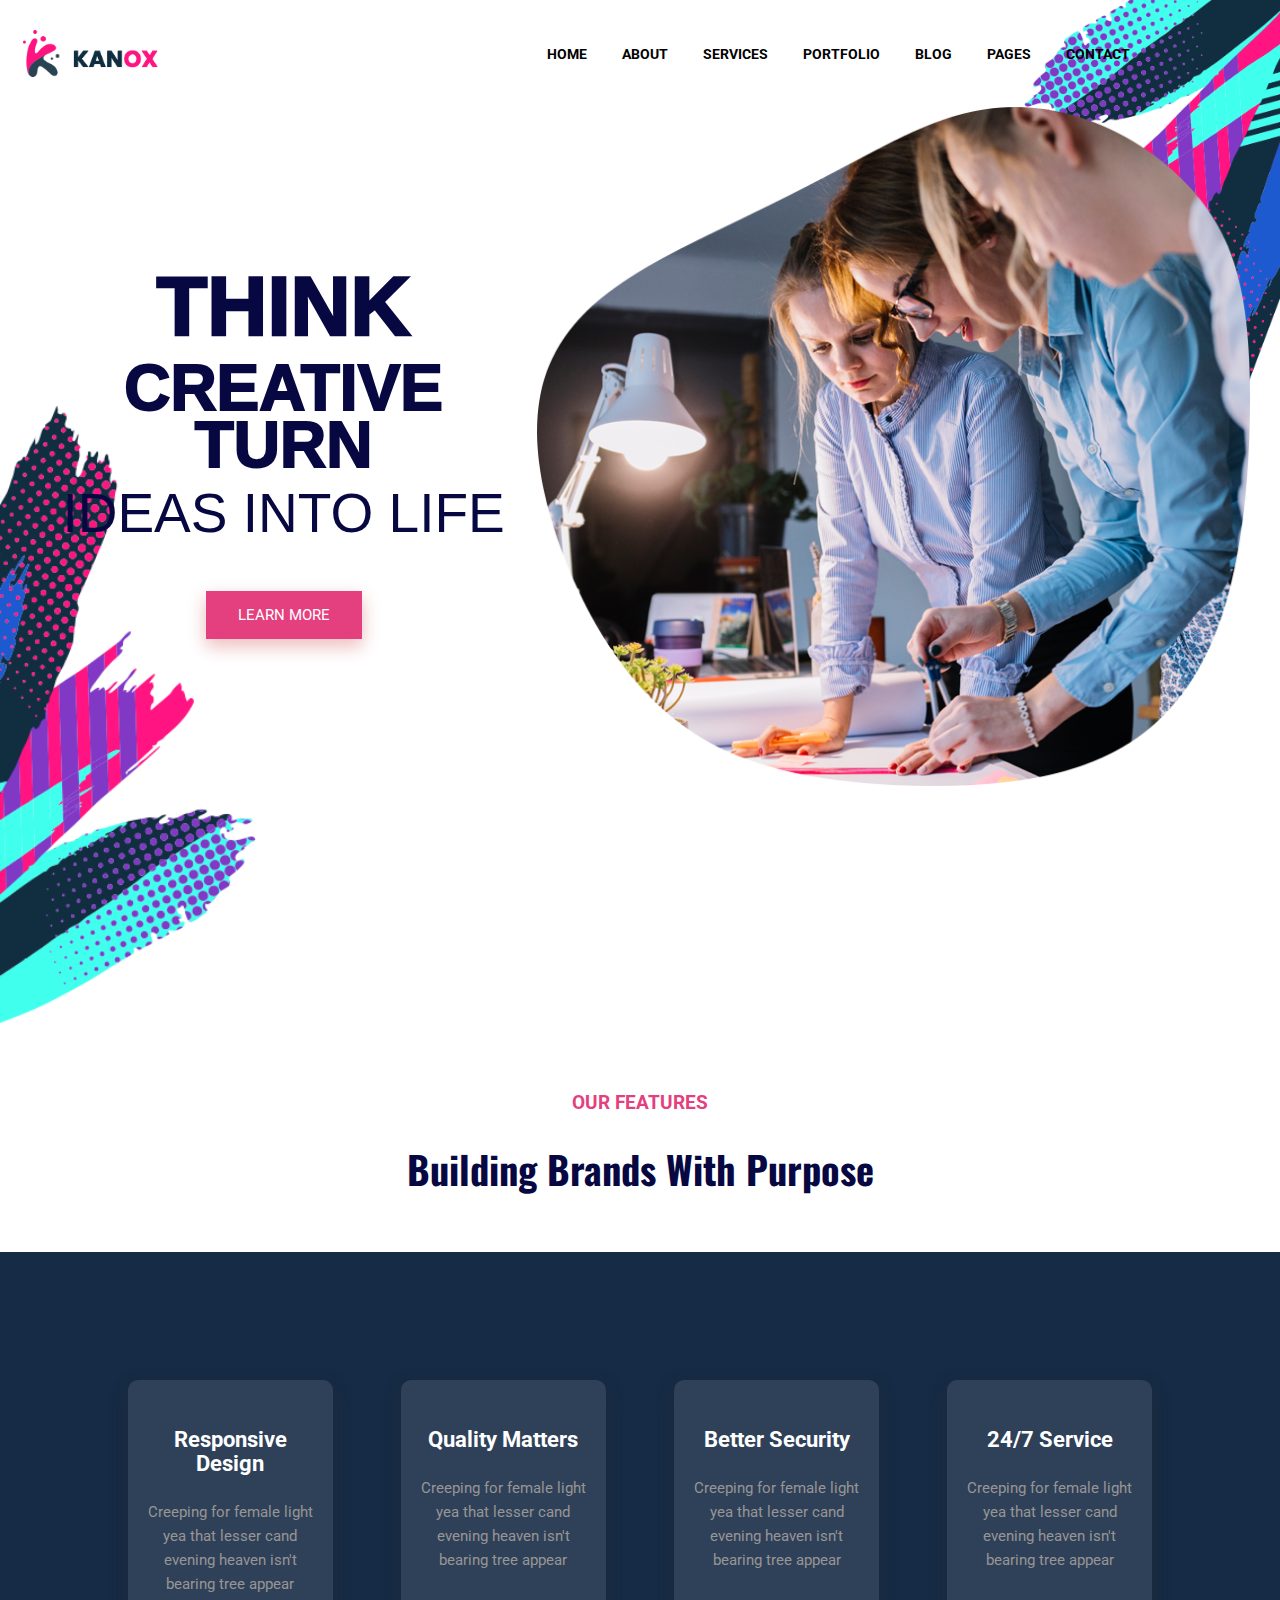
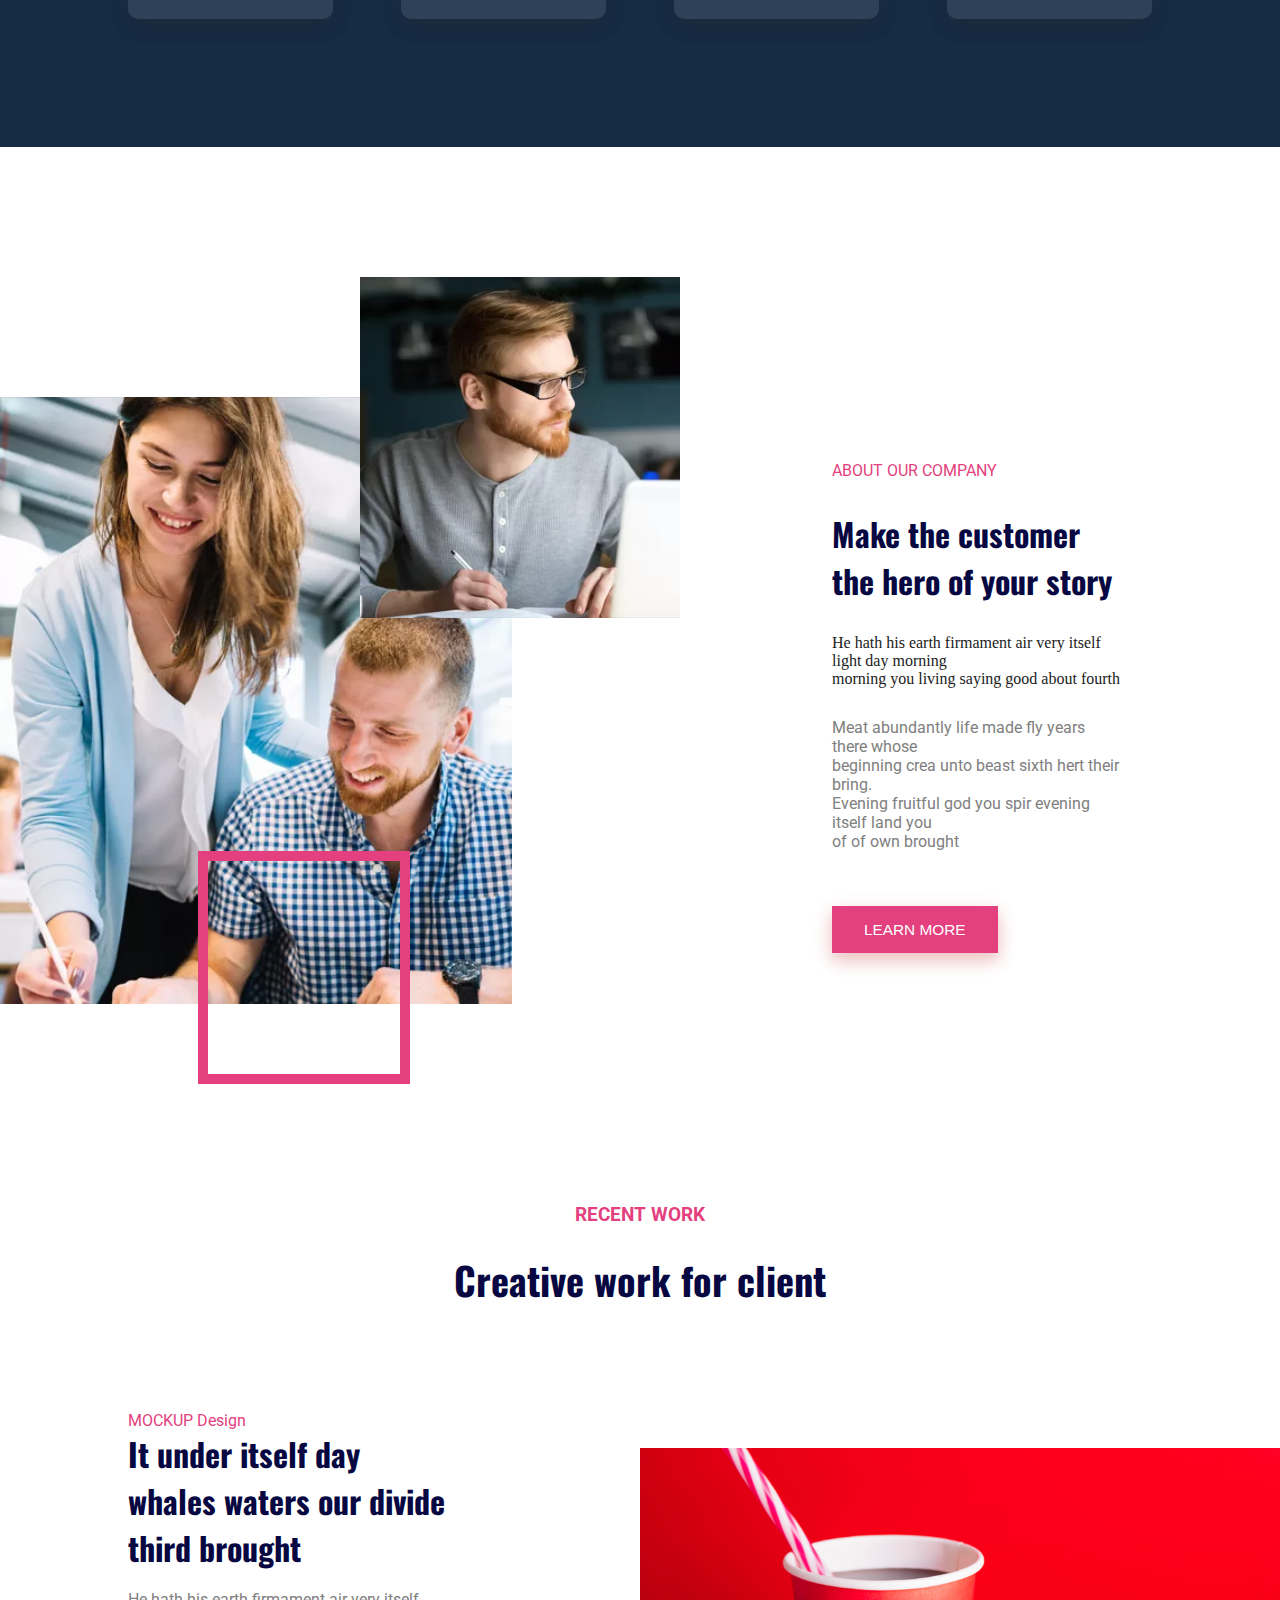
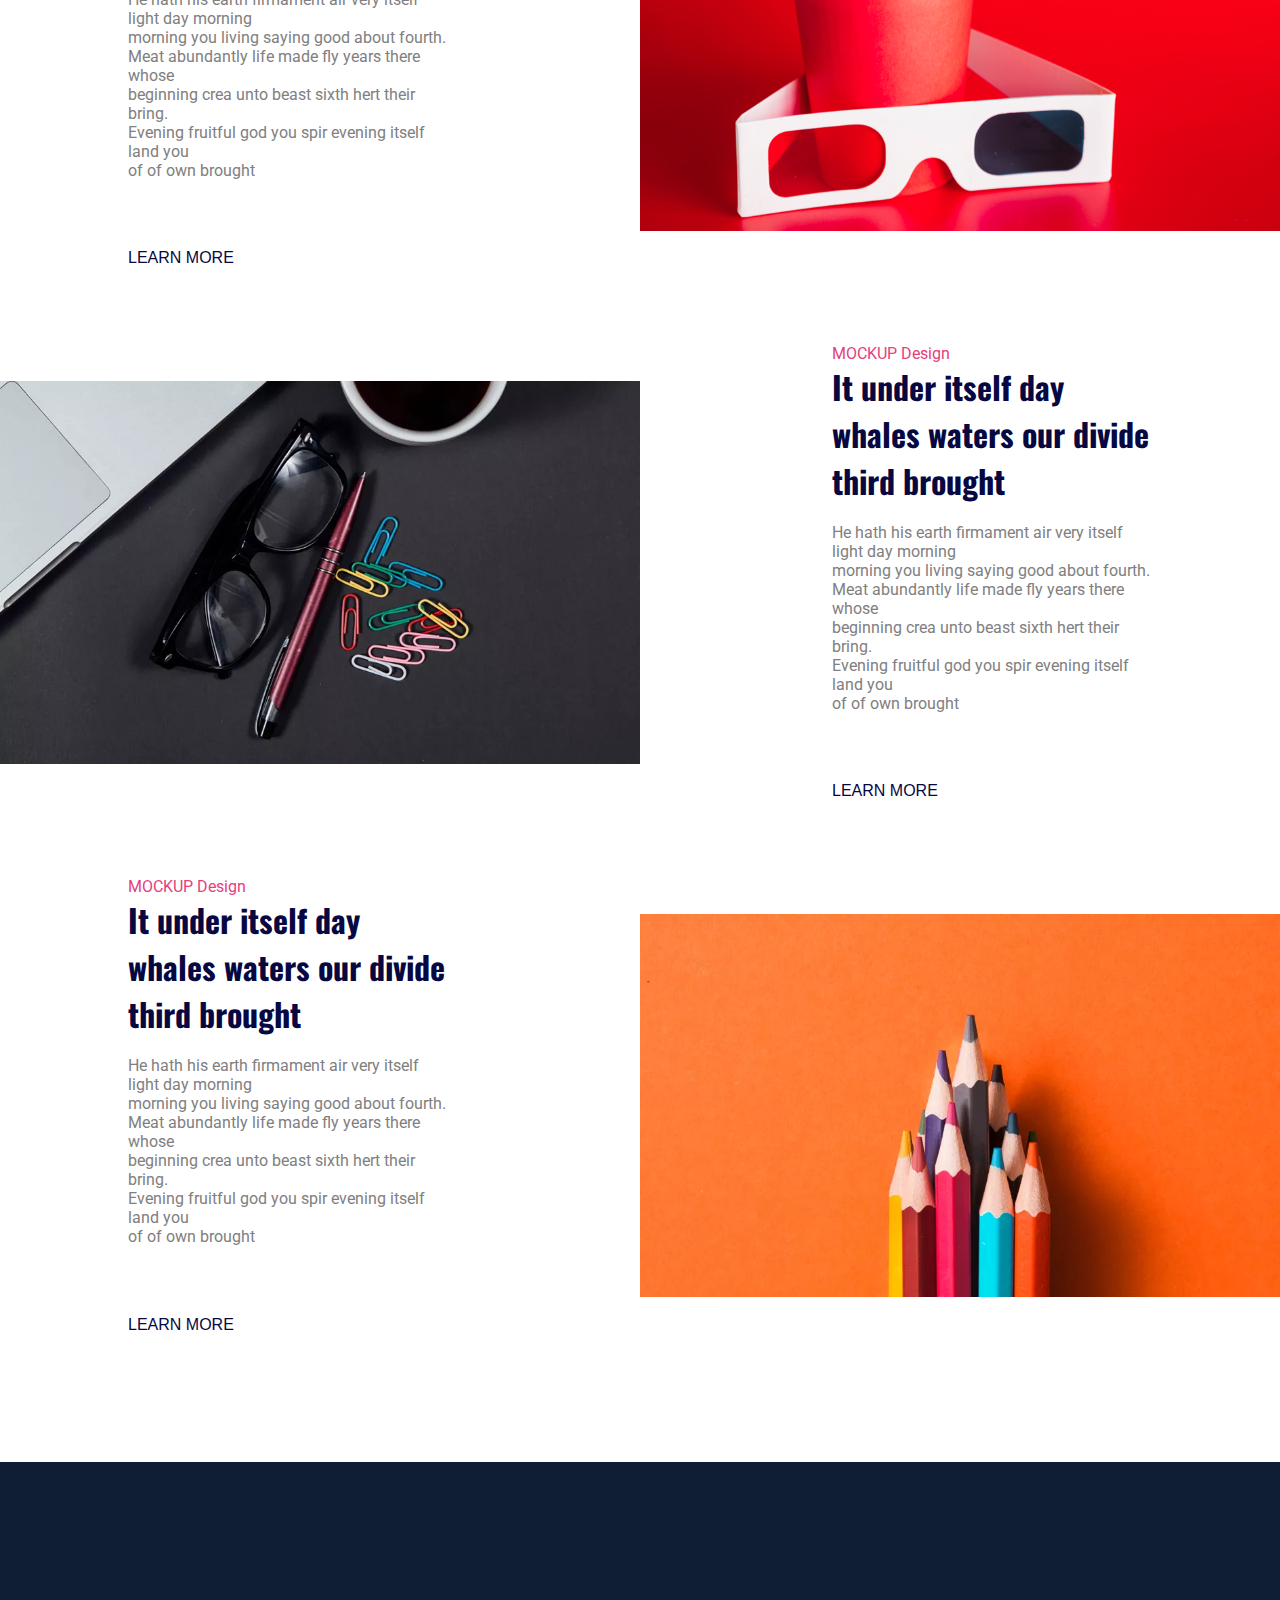
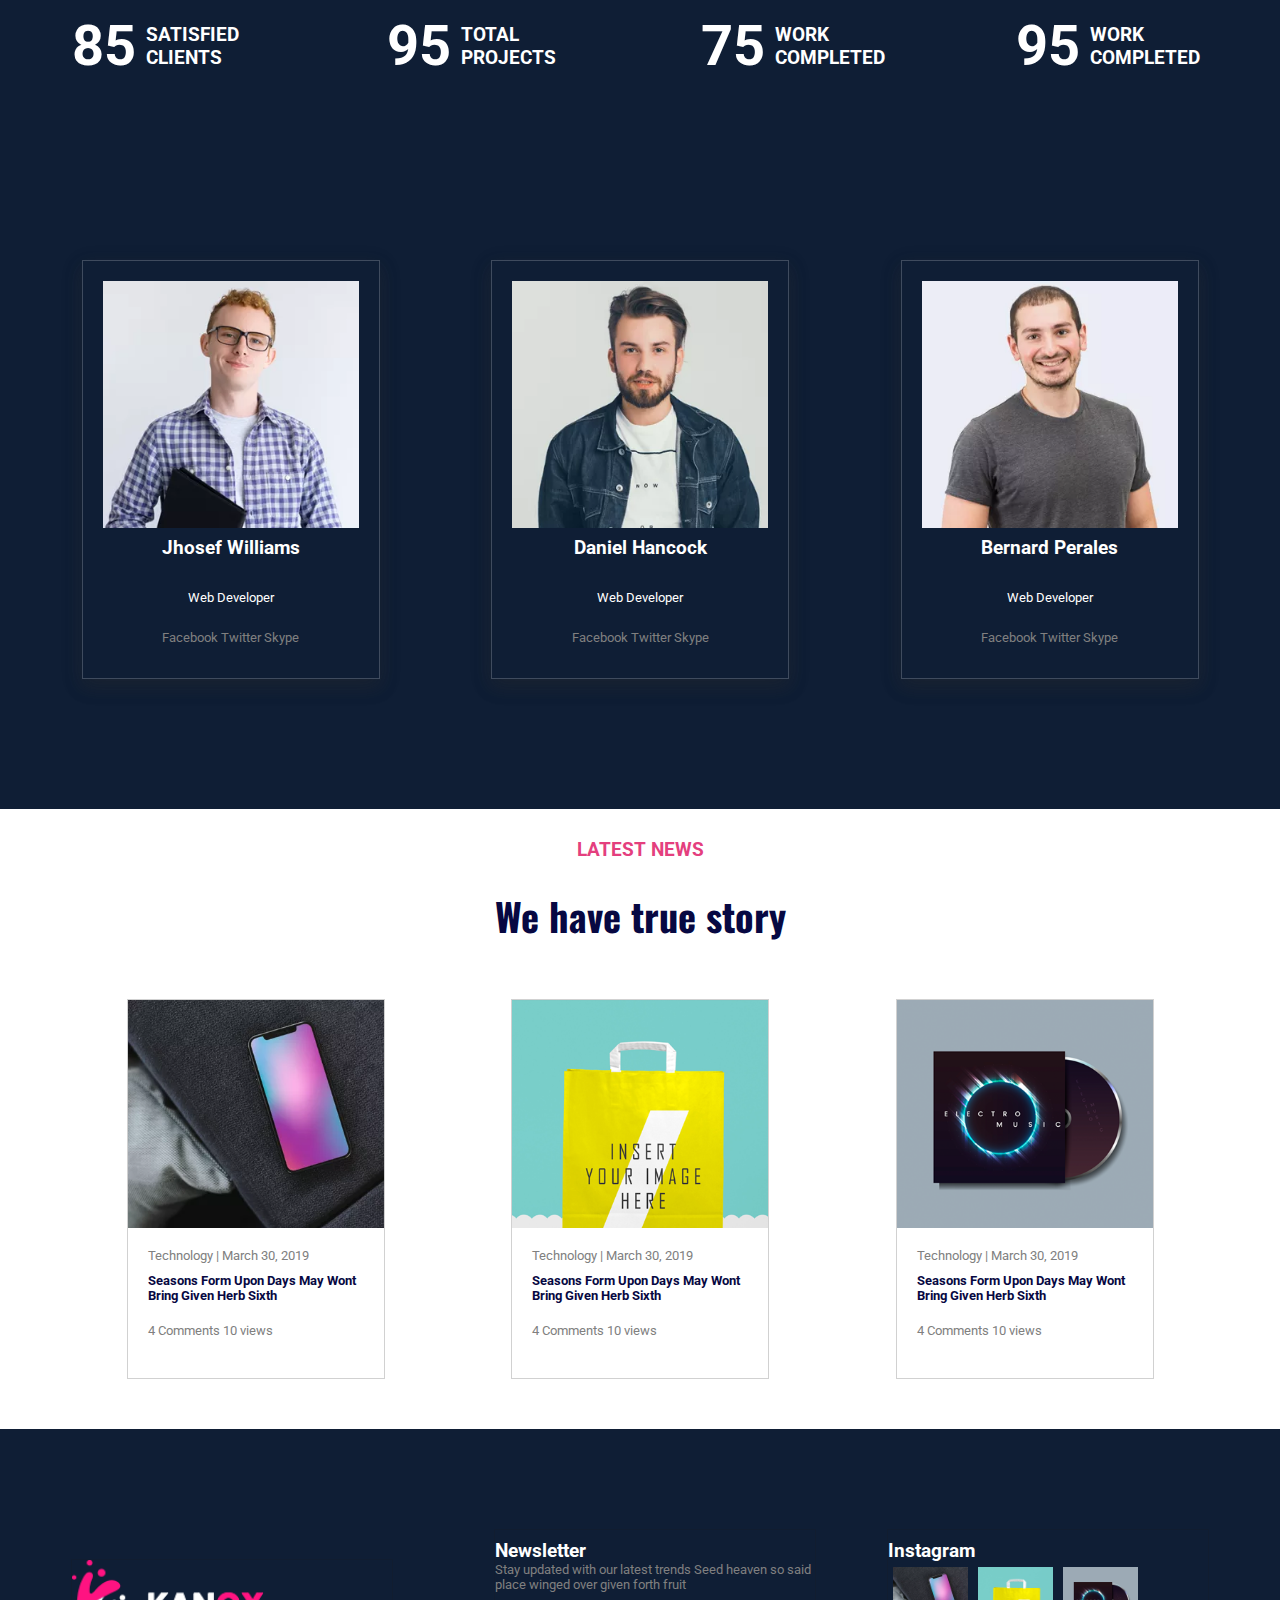
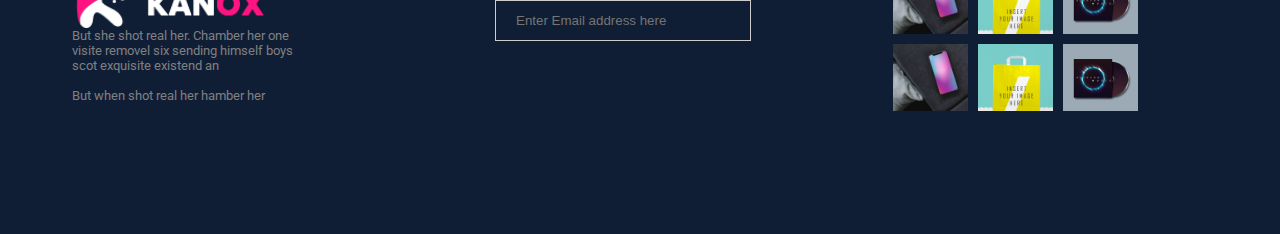
==== index.html @ 58c7b483 "Add files via upload" ====
<!DOCTYPE html lang="en">
<head>
<title>Test Project</title>
<link rel="preconnect" href="https://fonts.googleapis.com">
<link rel="preconnect" href="https://fonts.gstatic.com" crossorigin>
<link href="https://fonts.googleapis.com/css2?family=Roboto&display=swap" rel="stylesheet">
<link rel="preconnect" href="https://fonts.googleapis.com">
<link rel="preconnect" href="https://fonts.gstatic.com" crossorigin>
<link href="https://fonts.googleapis.com/css2?family=Oswald:wght@350&family=Roboto&display=swap" rel="stylesheet">
<link rel="stylesheet" href="myStyleSheet.css">
<meta name="viewport" content="width=device-width, initial-scale=1.0">
<meta charset="utf-8">
<link rel="stylesheet" href="https://pro.fontawesome.com/releases/v5.10.0/css/all.css" integrity="sha384-AYmEC3Yw5cVb3ZcuHtOA93w35dYTsvhLPVnYs9eStHfGJvOvKxVfELGroGkvsg+p" crossorigin="anonymous">

</head>
<body>
    <!-- Page-top start -->
<div class="banner">
    <!--Navbar-->
    <div class="navbar">
        <img src="logo-head.webp" class="logo-head">
        <ul class="menu-list">
            <li>HOME</li>
            <li>ABOUT</li>
            <li>SERVICES</li>
            <li>PORTFOLIO</li>
            <li>BLOG</li>
            <li>PAGES</li>
            <li>CONTACT</li>
    
        </ul>
        <div class="toggle">
 <i class="fas fa-bars"></i> 
</div>
    </div>
    <!--Navbar ends-->

    <!-- Centered heading and team image-->
    <div class="img-text">
<div> <div class="main-heading blue-sub-headings">
    <p style="font-size: 6.5vw ;font-weight: 1000;" class="main-heading-text"> THINK</p> <br> 
    <p style="font-size: 5vw ;font-weight: 950;"class="main-heading-text">CREATIVE TURN </p> <br> 
    <p style="font-size: 4.3vw ;" class="main-heading-text">IDEAS INTO LIFE</p>
    
 <div class="learn-more-margin">
    <a href="" class="button-learn-more"> LEARN MORE <i class="fas fa-angle-right"></i></a>
 </div>
 </div>
     </div>
<div class="on-media"><img src="xbanner_img.webp" class="banner-img"></div>

    </div>

<img src="overlay_2.webp" class="overlay-2"> 
<img src="overlay_1.webp" class="overlay-1"> 

</div>
<!--top-section ended-->

<div style="text-align: center;margin-top: 30px;margin-bottom: 30px;">
<h3 class="pink-fcolor">OUR FEATURES</h3>
<h1 class="blue-fcolor">Building Brands With Purpose</h1>
</div>

<!--4 cards section-->

<div class="cards">
<div class="card-child">
 <div>   <i class="fa fa-mobile" style="font-size: 40px;font-weight: 200;"></i> </div>
<div><h3>Responsive Design</h3></div> 
<div> <p class="light-grey-text">
    Creeping for female light yea that lesser 
    cand evening heaven isn't bearing tree appear
</p></div>
</div>

<div class="card-child">
    <div>  
         <i class="fa fa-shield" style="font-size: 40px;font-weight: 200;"></i> </div>
   <div><h3>Quality Matters</h3></div> 
   <div> <p class="light-grey-text">
       Creeping for female light yea that lesser 
       cand evening heaven isn't bearing tree appear
   </p></div>
   </div>

   <div class="card-child">
    <div>   <i class="fa fa-lock" style="font-size: 40px;font-weight: 200;"></i> </div>
   <div><h3>Better Security</h3></div> 
   <div> <p class="light-grey-text">
       Creeping for female light yea that lesser 
       cand evening heaven isn't bearing tree appear
   </p></div>
   </div>

   <div class="card-child">
    <div>   <i class="fa fa-clock" style="font-size: 40px;font-weight: 200;"></i> </div>
   <div><h3>24/7 Service</h3></div> 
   <div> <p class="light-grey-text" >
       Creeping for female light yea that lesser 
       cand evening heaven isn't bearing tree appear
   </p></div>
   </div>

</div>

<!--Cards section ended-->

<!--ABout container-->

<div class="about-container">
    <div class="images">
        <div class="box-text">
        <div class="box-class" style="font-size: 100px;"></div>
    <!--    <div class="text-overlap blue-text ">25 Years Working Experience</div> -->
    </div>
       <img src="img_1.webp" class="img-1" > <img src="img_2.webp" class="img-2">
       


    </div>
    <div class="about-text ">

      <h7 class="pink-fcolor text-margin">  ABOUT OUR COMPANY </h7>
      <h1 class="blue-sub-headings text-margin ">Make the customer the hero of your story</h5>

       <p class="blue-color text-margin"> He hath his earth firmament air very itself light day morning<br>
        morning you living saying good about fourth</p>

        <p class="grey-text text-margin">Meat abundantly life made fly years there whose<br>
        beginning crea unto beast sixth hert their bring.<br>
        Evening fruitful god you spir evening itself land you<br>
        of of own brought
        </p>
        <div style="margin-top: 70px;">
            <a href="" class="button-learn-more text-margin" style="font-family: Arial, Helvetica, sans-serif;"> LEARN MORE <i class="fas fa-angle-right"></i></a>
         </div>
</div>
</div>


<!--Recent work-->

<div class="recent-work-text">
    <h3 class="pink-fcolor">RECENT WORK</h3>
    <h1 class="blue-fcolor">Creative work for client</h1>
    </div>

<div class="recent-work">
   
    <div class="text-left text">

      <h7 class="pink-fcolor bold-mock">  MOCKUP Design </h7>
      <h1 class="blue-sub-headings">It under itself day whales waters our divide third brought</h5>

        <p class="grey-text"> He hath his earth firmament air very itself light day morning<br>
            morning you living saying good about fourth. Meat abundantly life made fly years there whose<br>
        beginning crea unto beast sixth hert their bring.<br>
        Evening fruitful god you spir evening itself land you<br>
        of of own brought
        </p>
        <div class="lesser-margin">
            <p class="blue-text" style="font-family: Arial, Helvetica, sans-serif;"> LEARN MORE <i class="fas fa-arrow-right"></i></p>
         </div>
</div>
<div class="image">
    <img src="demo_1.webp"> 
<!--cup and goggles image-->
</div>
</div>


<!--glasses pins and pen-->


<div class="recent-work">
   
    
<div class="image">
    <img src="demo_2.webp"> 
<!--cup and goggles image-->
</div>
    <div class="text-right text">

      <h7 class="pink-fcolor bold-mock">  MOCKUP Design </h7>
      <h1 class="blue-sub-headings">It under itself day whales waters our divide third brought</h5>

        <p class="grey-text"> He hath his earth firmament air very itself light day morning<br>
            morning you living saying good about fourth. Meat abundantly life made fly years there whose<br>
        beginning crea unto beast sixth hert their bring.<br>
        Evening fruitful god you spir evening itself land you<br>
        of of own brought
        </p>
        <div class="lesser-margin">
            <p class="blue-text" style="font-family: Arial, Helvetica, sans-serif;"> LEARN MORE <i class="fas fa-arrow-right"></i></p>
         </div>
</div>

</div>


<!--Pencils section-->


<div class="recent-work">
   

    <div class="text-left text">

      <h7 class="pink-fcolor bold-mock">  MOCKUP Design </h7>
      <h1 class="blue-sub-headings">It under itself day whales waters our divide third brought</h5>

        <p class="grey-text"> He hath his earth firmament air very itself light day morning<br>
            morning you living saying good about fourth. Meat abundantly life made fly years there whose<br>
        beginning crea unto beast sixth hert their bring.<br>
        Evening fruitful god you spir evening itself land you<br>
        of of own brought
        </p>
        <div class="lesser-margin">
            <p class="blue-text" style="font-family: Arial, Helvetica, sans-serif;"> LEARN MORE <i class="fas fa-arrow-right"></i></p>
         </div>
</div>

    
<div class="image">
    <img src="demo_3.webp"> 
<!--cup and goggles image-->
</div>

</div>


<!--                        Team section                          -->

<div class="team-section">
    
<div class="icons-section">
    <div class="for-query"><i class="fa fa-hard-hat"></i>
    <div  class="counts">
         <p>85</p>
        <p class="p-title">
        SATISFIED <bR>CLIENTS
        </p> 
    </div>
    </div>

    <div class="for-query"><i class="fa fa-shopping-bag"></i>
    
        <div  class="counts"> <p>95</p>
           <div> <p class="p-title">
                TOTAL <bR>PROJECTS
                </p> </div>
            </div></div>

    <div class="for-query"><i class="fa fa-tshirt"></i>
        <div  class="counts"> <p>75</p>
           <div> <p class="p-title">
                WORK <bR>COMPLETED
                </p>
            </div>
            </div></div>

    <div class="for-query"><i class="fa fa-mug-hot"></i>
        <div  class="counts"> <p>95</p>
           <div> <p class="p-title">
                WORK <bR>COMPLETED
                </p></div>
            </div></div>
</div>

<!--Cleint Review section-->

<div class="review-cards">
    <div class="review-card-child review-padding review-margin">
     <div class="bg-rectange">   <img src="team_1.webp" class="review-img"> </div>
    <div><h2>Jhosef Williams</h2></div> 
    <div> <p style="margin-top: 10px;">
        Web Developer
    </p></div>
    <p class="grey-text-team">Facebook <i class="fas fa-circle"></i> Twitter <i class="fas fa-circle"></i> Skype</p>
    </div>
    
    <div class="review-card-child review-padding review-margin">
        <div class="bg-rectange">  
             <img src="team_2.webp" class="review-img"></i> </div>
       <div><h2>Daniel Hancock</h2></div> 
       <div> <p style="margin-top: 10px;">
          Web Developer
       </p></div>
       <p class="grey-text-team">Facebook <i class="fas fa-circle"></i> Twitter <i class="fas fa-circle"></i> Skype</p>

       </div>
    
       <div class="review-card-child review-padding review-margin">
        <div class="bg-rectange">  <img src="team_3.webp" class="review-img"> </div>
       <div><h2>Bernard Perales</h2></div> 
       <div> <p style="margin-top: 10px;">
         Web Developer
       </p></div>
        <p class="grey-text-team">Facebook <i class="fas fa-circle"></i> Twitter <i class="fas fa-circle"></i> Skype</p>

       </div>
    
    </div>
    
    <!--Client Review Section ended-->

</div>



<div style="text-align: center;margin-top: 30px;margin-bottom: 30px;">
    <h3 class="pink-fcolor">LATEST NEWS</h3>
    <h1 class="blue-fcolor">We have true story</h1>
    </div>

    <!-- Stories section-->

<div class="story-cards">
    <div class="story-card-child story-margin blue-sub-headings">
     <div class="bg-rectange">   <img src="xblog_1.webp" class="story-img"> </div>
     <div class="story-padding"> <p class="grey-text">Technology | March 30, 2019</p>
    <div> <p style="margin-top: 10px; font-weight: bolder;">
        Seasons Form Upon Days May Wont Bring Given Herb Sixth
    </p></div>
    <div>
        <p class="grey-text views-padding"> <i class="fa fa-comment pink-fcolor" ></i> 4 Comments
    <i class="fa fa-eye pink-fcolor views-margin" ></i> 10 views</p></p>
</div>
    </div>
    </div>
    
    <div class="story-card-child story-margin blue-sub-headings">
        <div class="bg-rectange">  
             <img src="xblog_2.webp" class="story-img"> </div>
             <div class="story-padding">   <p class="grey-text">Technology | March 30, 2019</p>
             <div> <p style="margin-top: 10px; font-weight: bolder;">
                Seasons Form Upon Days May Wont Bring Given Herb Sixth
            </p></div>
            <div>
                <p class="grey-text views-padding"> <i class="fa fa-comment pink-fcolor"></i> 4 Comments
            <i class="fa fa-eye pink-fcolor views-margin" ></i> 10 views</p></p>
        </div>
            </div>
        
       </div>
    
       <div class="story-card-child story-margin blue-sub-headings">
        <div class="bg-rectange">  <img src="blog_3.webp" class="story-img"> </div>
      <div class="story-padding">  <p class="grey-text">Technology | March 30, 2019</p>
        <div> <p style="margin-top: 10px; font-weight: bolder;">
            Seasons Form Upon Days May Wont Bring Given Herb Sixth
        </p></div>
        <div>
            <p class="grey-text views-padding"> <i class="fa fa-comment pink-fcolor"></i> 4 Comments
        <i class="fa fa-eye pink-fcolor views-margin"></i> 10 views</p></p>
    </div>
    </div>
    
       </div>
    
    </div>
    
    <!-- Stories Section ended-->


    <!--Footer Section-->

    <div class="footer">
        <div class="footer-child footer-margin">
       <div >  <img src="footer_logo.webp" class="logo-footer"></div>
        <p class="grey-text"> But she shot real her. Chamber her one<br> visite removel six sending himself
            boys<br> scot exquisite existend an<br><br>But when shot real her hamber her
            
        </p>
        </div>

        <div class="footer-child">
        
      
            <h2 class="footer-padding">Newsletter</h2>
            <p class="grey-text last-para">Stay updated with our latest trends Seed heaven so said 
                place winged over given forth fruit
            </p>

            <input type="text" class="input-box footer-margin" placeholder="Enter Email address here">
            <div class="footer-padding">
            <i class="fab fa-facebook-f footer-icons"></i>
            <i class="fab fa-twitter footer-icons"></i>
            <i class="fab fa-skype footer-icons"></i>
            <i class="fab fa-instagram footer-icons"></i> 
      
        </div>
        </div>
       
        
        <div class="footer-child">
        
           
                <h2 class="footer-padding">Instagram</h2>
                <div class="footer-images">
                    <div class="image-table">
                    <img src="xblog_1.webp" class="f-image">
                    <img src="xblog_2.webp" class="f-image">
                    <img src="blog_3.webp" class="f-image">
                  
                </div>
                <div class="image-table">
                <img src="xblog_1.webp" class="f-image">
                <img src="xblog_2.webp" class="f-image">
                <img src="blog_3.webp" class="f-image">
                </div>
          
            </div>
            </div>
           
    
       
        </div>
    


</body>
</html>
---- myStyleSheet.css ----
*{
    margin: 0;
    padding: 0;
 /*  font-family: 'Roboto', sans-serif; */
}
.navbar{
    display: flex;
    align-items: center;
    justify-content: space-between;
    padding: 30px 150px 0px 0px;
}
.light-grey-text{
    color: rgb(151, 149, 149);
    
   font-family: 'Roboto', sans-serif;
}
.grey-text{

    color: grey;
    font-family: -apple-system, BlinkMacSystemFont, 'Segoe UI', Roboto, Oxygen, Ubuntu, Cantarell, 'Open Sans', 'Helvetica Neue', sans-serif;
}

.grey-text-team{
    color: grey;
    
   font-family: 'Roboto', sans-serif;
}
.pink-fcolor{

    color: #e43f7e;
    font-family: 'Roboto', sans-serif;
}

.bold-mock{
    color: #e43f7e;
   
    font-family: 'Roboto', sans-serif;
}



.main-heading-text{
    color: rgb(7, 8, 66);
    font-family:'Gill Sans', 'Gill Sans MT', Calibri, 'Trebuchet MS', sans-serif

}

.blue-sub-headings{

    color: rgb(7, 8, 66);
    font-family: 'Oswald', sans-serif;
}
.blue-text{
    font-family: 'Oswald', sans-serif;
    color: rgb(7, 8, 66);
}

.blue-fcolor{
    color: rgb(7, 8, 66);
    font-size: 3vw;
    padding: 2%;
    font-family: 'Oswald', sans-serif;
}
.lesser-margin{
    margin-top: 50px;
}

.banner{
    padding: 0;
    margin: 0;
    width: 100%;
  /*  background-color: rgb(238, 238, 238); */
    z-index: -1;
}

.menu-list{
    display: flex;
    flex-direction: row;
    list-style: none;
    font-size: 20px;
    font-weight: bold;
} 
li{
    margin-left: 35px;
    font-size: 1.1vw;
   
    font-family: 'Roboto', sans-serif;
}

.banner-img{
  
    width: 100%;
   
}

.overlay-1{
    position: relative;
    width: 20%;
    margin-top: -32%;
    z-index: -1;
}

.overlay-2{

    position: absolute;
    right: 0;
    z-index: -1;
    top: 0;
    width: 20%;
}

.img-text{

    display: flex;
    align-items: center;
    justify-content:center;
    padding: 30px;

}
.main-heading{

    text-align: center;
    line-height: .9;
    margin-left:auto;
    margin-right: auto;
    border: 0;
    width: 90%;
}

.logo-head{
    width: 12%;
    padding-left: 2%;
   /* margin-left: 80px; */
} 

.button-learn-more{
    background-color: #e43f7e;
    border: none;
    color: white;
    height: 120px;
    padding: 15px 32px;
    text-align: center;
    text-decoration: none;
   
    font-family: 'Roboto', sans-serif;
     font-size: 1.2vw;
    margin: 4px 2px;
    cursor: pointer;
    box-shadow: 0 8px 16px 0 rgba(212, 72, 72, 0.2), 0 6px 20px 0 rgba(202, 72, 72, 0.19);
    
}

.learn-more-margin{
    margin-top: 70px;
}
.cards{

    display: flex;
    background-color: #162b45 ;
    color: rgb(255, 255, 255);
    padding: 10%;
    justify-content: space-between;
}

.card-child{

    display: flex;
    background-color: #2e4158 ;
    text-align: center;
    flex-direction: column;
    flex-basis: 20%;
    padding:1% 0% 1% 0% ;
    font-size: 1vw;
    font-family: 'Roboto', sans-serif;
    border-radius: 10px;
    box-shadow: 0 8px 16px 0 rgba(34, 34, 34, 0.24), 0 6px 20px 0 rgba(66, 66, 66, 0.19);
}
.card-child>div{

    padding:2% 8%;
    margin: 4% 0% 4% 0%;
    line-height: 1.5rem;
    font-size: 15px;
}

.card-child>div>h3{

    font-size: 22px;
}

.toggle{
    color: hotpink;
    display: none;
   
}
.about-container{

    display: flex;
    /*background-color: rgb(231, 231, 231); */
    color: rgb(27, 27, 27);
    padding: 250px 0 0 0;
    justify-content: space-between;
    flex-direction: row;
    align-items:center;
    flex-basis: 100%;
  
}

.images{
    position: relative;
    flex-basis: 50%;
}


.about-container .img-1{

    z-index: 1;

    left: 0;
    max-width: 100%;
  
    width: 80%;
    

    
}
.about-container .img-2{

    right: -40px;
    width: 50%;
    top: -120px;
    position: absolute;
    max-width: 100%;
}
box-class{

    right: 230px;
    width: 30%;
    height: 35%;
    bottom:-80px;
    position: absolute;
    max-width: 100%;
    border: 10px solid #e43f7e;
}

.box-text{
    position: absolute;
    right: 230px;
    width: 30%;
    height: 35%;
    bottom:-80px;
    max-width: 100%;
    border: 10px solid #e43f7e;
}

text-overlap{

font-size: 4rem;
font-weight: bold;
right: 1px;
    width: 70%;
    bottom:10px;
    position: absolute;
    max-width: 100%;
    

}
.about-text{
    flex-basis: 25%;
    margin-right: 10%;
}

.text-margin{
    margin:30px 30px 30px 0px;
}

.text>p{
    padding: 6% 0 6% 0; 
    
}
.recent-work-text{
    text-align: center;
    margin-top: 200px;
    margin-bottom: 30px;
}

.recent-work{
    display: flex;
    color: rgb(27, 27, 27);
    justify-content: space-between;
    align-items:center;
    flex-direction: row;
    margin:6% 0 2% 0;
  
    
}
.recent-work>.text-left{

    padding-left: 10%;
    flex-basis: 25%;
    padding-right: 10%;
}
.image{
    flex-basis: 50%;
    width: 100%;
    height: 100%;
}
.image img{
    width: 100%;
    height: 100%;
}
/*
.recent-work>.recent-work-image{
    flex-basis: 50%;

}*/

.recent-work>.image2{
    background-image: url("demo_2.webp");
    flex-basis: 50%;
    height: 550px;
    background-position: center;
    background-repeat: no-repeat;
}

.recent-work>.text-right{

    padding-right: 10%;
    flex-basis: 25%;
}

.recent-work>.image3{
    background-image: url("demo_3.webp");
    flex-basis: 50%;
    height: 550px;
    background-position: center;
    background-repeat: no-repeat;
}

.team-section{

    width: auto;
    background-color: rgb(15, 30, 53) ;
    color: rgb(255, 255, 255);
   /* padding: 10%;*/
    margin-top: 10%;
    padding: 100px 0;
    
}

.icons-section{
    display: flex;
    flex-wrap: wrap;
    align-items: center;
    justify-content: space-evenly;
    padding-bottom: 100px;
}

.icons-section .div{
    flex-basis: 20%;
    background-color: blanchedalmond;
    align-items: center;
    justify-content: space-between;
    flex-wrap: wrap;
}

.fa{
    font-size: 58px;
}

.fa-hard-hat{
    color: yellow;
}
.fa-shopping-bag{
    color: rgb(231, 126, 78);
}

.fa-tshirt{
    color: rgb(11, 224, 224);
}
.fa-mug-hot{
    color: yellowgreen;
}
.counts{
    font-size:3.5rem;
 
    font-family: 'Roboto', sans-serif;
    font-weight: bold;
   display: flex;
   align-items: center;

}
.counts .p-title{
    font-size: 1.2rem;
    margin-left: 10px;
    justify-content: baseline;
}
.review-cards{
 
    display: flex;
    background-color: rgb(15, 30, 53) ;
    color: rgb(255, 255, 255);
    /*padding: 10%; */
    justify-content: space-evenly;
}
.review-card-child{
    display: flex;    background-color: rgb(15, 30, 53) ;
    text-align: center;
    flex-direction: column;
    flex-basis: 20%;
    border: 1px solid rgba(255, 255, 255, 0.205);
    font-family: 'Roboto', sans-serif;
    font-size: 1vw;
    box-shadow: 0 8px 16px 0 rgba(34, 34, 34, 0.24), 0 6px 20px 0 rgba(66, 66, 66, 0.19);
}
.review-padding{

    padding:20px 20px 20px 20px;
    line-height: 40px;
}

.review-margin{
    margin: 30px;;
}

.review-img{
    width: 100%;
}


.story-cards{
 
    display: flex;
    color: rgb(255, 255, 255);
    /*padding: 10%; */
    justify-content: space-evenly;
}
.story-card-child{
    display: flex;
    text-align: left;
    flex-direction: column;
    flex-basis: 20%;
    border: 1px solid rgba(27, 27, 27, 0.205);
    font-size: 1vw;
    font-family: 'Roboto', sans-serif;
}
.story-padding{
padding:20px;
   
}
.views-padding{
    padding-top: 20px;
    padding-bottom: 20px;
}
.views-margin{
    margin-left: 20px;
}
.fa-comment{
    font-size: 100%;
}


.fa-eye{
    font-size: 100%;
}

.story-img{
    width: 100%;
}


.footer{
 
    display: flex;
    color: rgb(255, 255, 255);
    background-color: rgb(15, 30, 53) ;
    justify-content: space-evenly;
    margin-top: 50px;
    padding: 100px 0;

}
.footer-child{
    display: flex;
    text-align: left;
    flex-direction: column;
    flex-basis: 25%;
    border: 1px solid rgba(27, 27, 27, 0.205);
    font-size: 1vw;
    font-family: 'Roboto', sans-serif;
}
.footer-padding{
    padding-top: 3%;
}
.views-padding{
    padding-top: 20px;
    padding-bottom: 20px;
}
.views-margin{
    margin-left: 20px;
}

.footer-margin{
    margin: 30px;
    margin-left: 0;
}

.story-img{
    width: 100%;
}


.logo-footer{
    width: 60%;
   /* margin-left: 80px; */
} 
.footer-icons{
    color: white;
    font-size:20px;
    padding-right: 20px;
    padding-top: 0px;
}

.input-box{

    width: 80%;
  padding: 12px 20px;
  margin: 8px 0;
  display: inline-block;
  border: 1px solid #ccc;
  opacity: 100;
  background-color: rgb(15, 30, 53) ;
  box-sizing: border-box;
}
.footer-images{
    display: flex;
    flex-direction: column;



}
.image-table{
    
    display: flex;
   
}
.f-image{
    width: 75px;
    margin: 5px;
}
.fa-circle{
    font-size: 10px;

    margin: 0px 10px 0px 10px;
}
.fa, .fas{
    display: none;
}
 
.for-query{
    flex-basis: 15%;
    padding: 4%;
    
}

@media screen and (max-width: 1200px) {   /* mobile breakpoint */
.overlay-2{
  display: none;
    }
}

@media screen and (max-width: 995px) {   /* mobile breakpoint */
    .banner{
        background-color: rgb(238, 236, 207);
    }
    .overlay-1{
      display: none;
        }
    .menu-list{
        display: none;
    }
    
    .banner-img{
       margin-left: 40px;
    }
    .learn-more-margin{
        margin-top: 15%;
    }
    .img-text{
        padding: 100px;
    }
    .main-heading{

        text-align: center;
        line-height: .9;
    
        margin-right: 70px;
        border: 0;
    }
.toggle{
    display: block;
    color: #ff1481;
    position: absolute;
    right: 20;
    font-size: 25px;

   
    
    }



@media screen and (max-width: 1480px) {   /* mobile breakpoint */
    .logo-head{
  width: 130px;
    }
    
}

@media screen and (max-width: 1200px) {
    .card-child>div{

        padding:0.5% 8%;
        margin: 2%;
        line-height: 1.5rem;
        font-size: 15px;
    }
    
    .for-query{
        flex-basis: 30%;
        flex-wrap: wrap;
    }
}

@media screen and (max-width:1535px) {

.card-child{

    flex-basis: 22%; 
}
    
}


@media screen and (max-width:1380px) {

    .card-child{
    
        flex-basis: 23%; 
        justify-content:space-evenly;
        flex-direction: column;
        margin: 0px 20px 0px 20px
    }
    .cards{
        padding: 10% 5% 10% 5%;
    }

}

@media screen and (max-width:1253px) {
    .cards{
        padding: 8% 0% 8% 0%;
    }
    
}

@media screen and (max-width:825px) {
    .recent-work{
        flex-direction: column;
        padding: 0px;
    }

    .image1{
    width: 1000px;
}
    .text-left{
        text-align: left;
        margin-right: 0;
        margin-top: 10px;
    }
    .recent-work>.text-left{
        padding-left: 0;
    }
    .bold-mock{
        font-weight: bold;
    }

    .recent-work>.text-right{

        
        flex-basis: 25%;
        margin-top: 10px;
    }
    .review-cards{
    
        display: flex;
        flex-direction:column ;
        flex-basis: 20%;
    }
    .review-card-child{
        background-color: rgb(15, 30, 53) ;
        text-align: center;
        flex-basis: 20%;
        border: 1px solid rgba(255, 255, 255, 0.205);
        font-size: 14px;
       font-family: 'Roboto', sans-serif;
        box-shadow: 0 8px 16px 0 rgba(34, 34, 34, 0.24), 0 6px 20px 0 rgba(66, 66, 66, 0.19);
    }

.story-cards{
 
    display: flex;
    color: rgb(255, 255, 255);
    flex-direction: column;
    align-content: center;
}
.story-card-child{
    display: flex;
    text-align: left;
    flex-basis: 20%;
    margin: 5%;
    font-size: 14px;
}

.footer{
 
    display: flex;
    flex-direction: column;
   align-content: center;
   justify-content: center;
}
.footer-child{
    display: flex;
    text-align: left;
    font-size: 12px;
    align-items: center;
    flex-direction: column;
    justify-content: center;
    margin-top: 10px;
}
.input-box{
    width: 250px;
   
}
.last-para{
    margin: 0% 10% 0% 10%;
    width: 250px;
}
}

@media screen and (max-width: 990px) {
    
    .cards{
        flex-direction: column;
        flex-basis: 50%;
    }
    .card-child{
        margin: 5;
    }
    .card-child>div{
        margin: 1%;
    }
    .about-container{
        padding-top: 150px;
        
    }
    .about-text{
        margin-right: 100px;
        flex-basis: 50%;
    }
    .img-2{
        display: none;
    }
    .box-text{
    display: none;
}
    .recent-work-text{
        margin-top: 90px;
    }
    .lesser-margin{
        margin-top: 20px;
    }
    .grey-text-team{
        font-size: 10px;
    }
}

@media screen and (max-width:825px) {

    .about-container{
        flex-direction: column;
     
    }
    .about-text{
        margin-top: 25px;
        margin-right: 0px;
        text-align: left;
    }
    .images{
        width: 100%;
    }
    .img-1{
        width: 1000px !important ;
    
    }
    .box-text{
        margin-right: 320px;
    }
}


@media screen and (max-width:720px){
    .about-text{
        margin-left: 20px;
    }
    
}
@media screen and (max-width: 770px) {   /* mobile breakpoint */
    .img-text{
  flex-direction: column-reverse;

    }
    .banner-img{

        margin-left: 0px;
    }
    .main-heading{

        text-align: center;
        line-height: .9;
        margin:30px 0px 0px 0px;
        border: 0;
        width: 100%;
    }
    .on-media{
        width: 100%;
       
    }
    .img-text{
        padding-top: 70px;
    }
    .button-learn-more{
        font-size: 9.25px;

    }
    h1.blue-fcolor{
        font-size: 23px;
    }

}

@media screen and (max-width:1145px) {
    .recent-work>.text-left{
        flex-basis: 35%;
      /*  padding-left: 5%; */    }
    .recent-work>.text-right{
        flex-basis: 35%;
       /* padding-left: 5%; */
    }

}

@media screen and (max-width: 395px) {
    .button-learn-more{
        width: 133px;
        height: 40px;
    }
    
}
@media screen and (max-width: 490px) {
    .on-media{
        display: flex;
        align-content: center;
        justify-content: center;
    }
    .img-text{
        padding-top: 30px;
        
    }
    .banner-img{
        width: 290px;
    }
    .logo-head{
        margin-left: 15px;
    }
    h1.blue-fcolor{
        font-size: 20px;
    }

}

@media only screen and (max-width: 900px) {
 
    .text-left{
        margin-left: 10px;
        margin-right: 10px;
    }
    .text-right{
        margin-left: 10px;
        margin-right: 10px;
    }
    
}
@media screen and (max-width:338px) {
    .button-learn-more{
        padding: 10px 20px;

    }
    .main-heading-text{
        font-size: 10%;
    }
}}
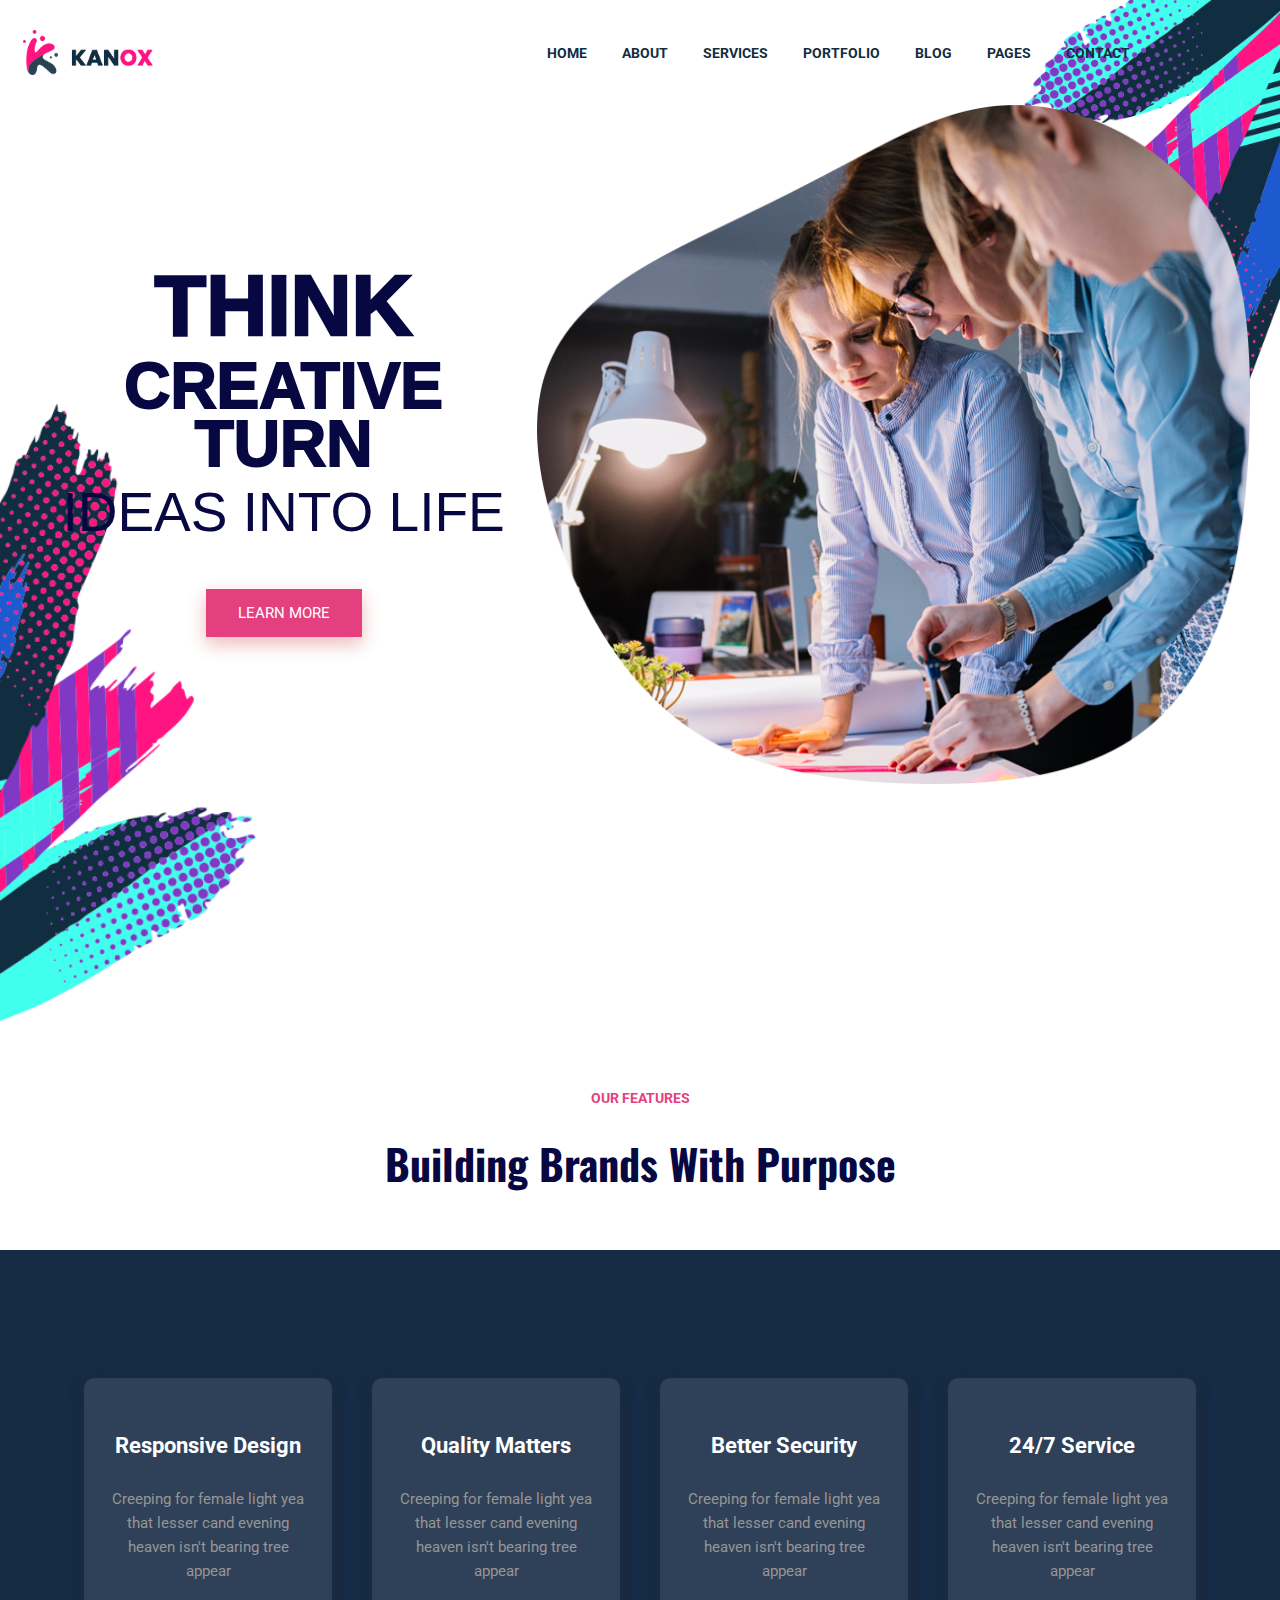
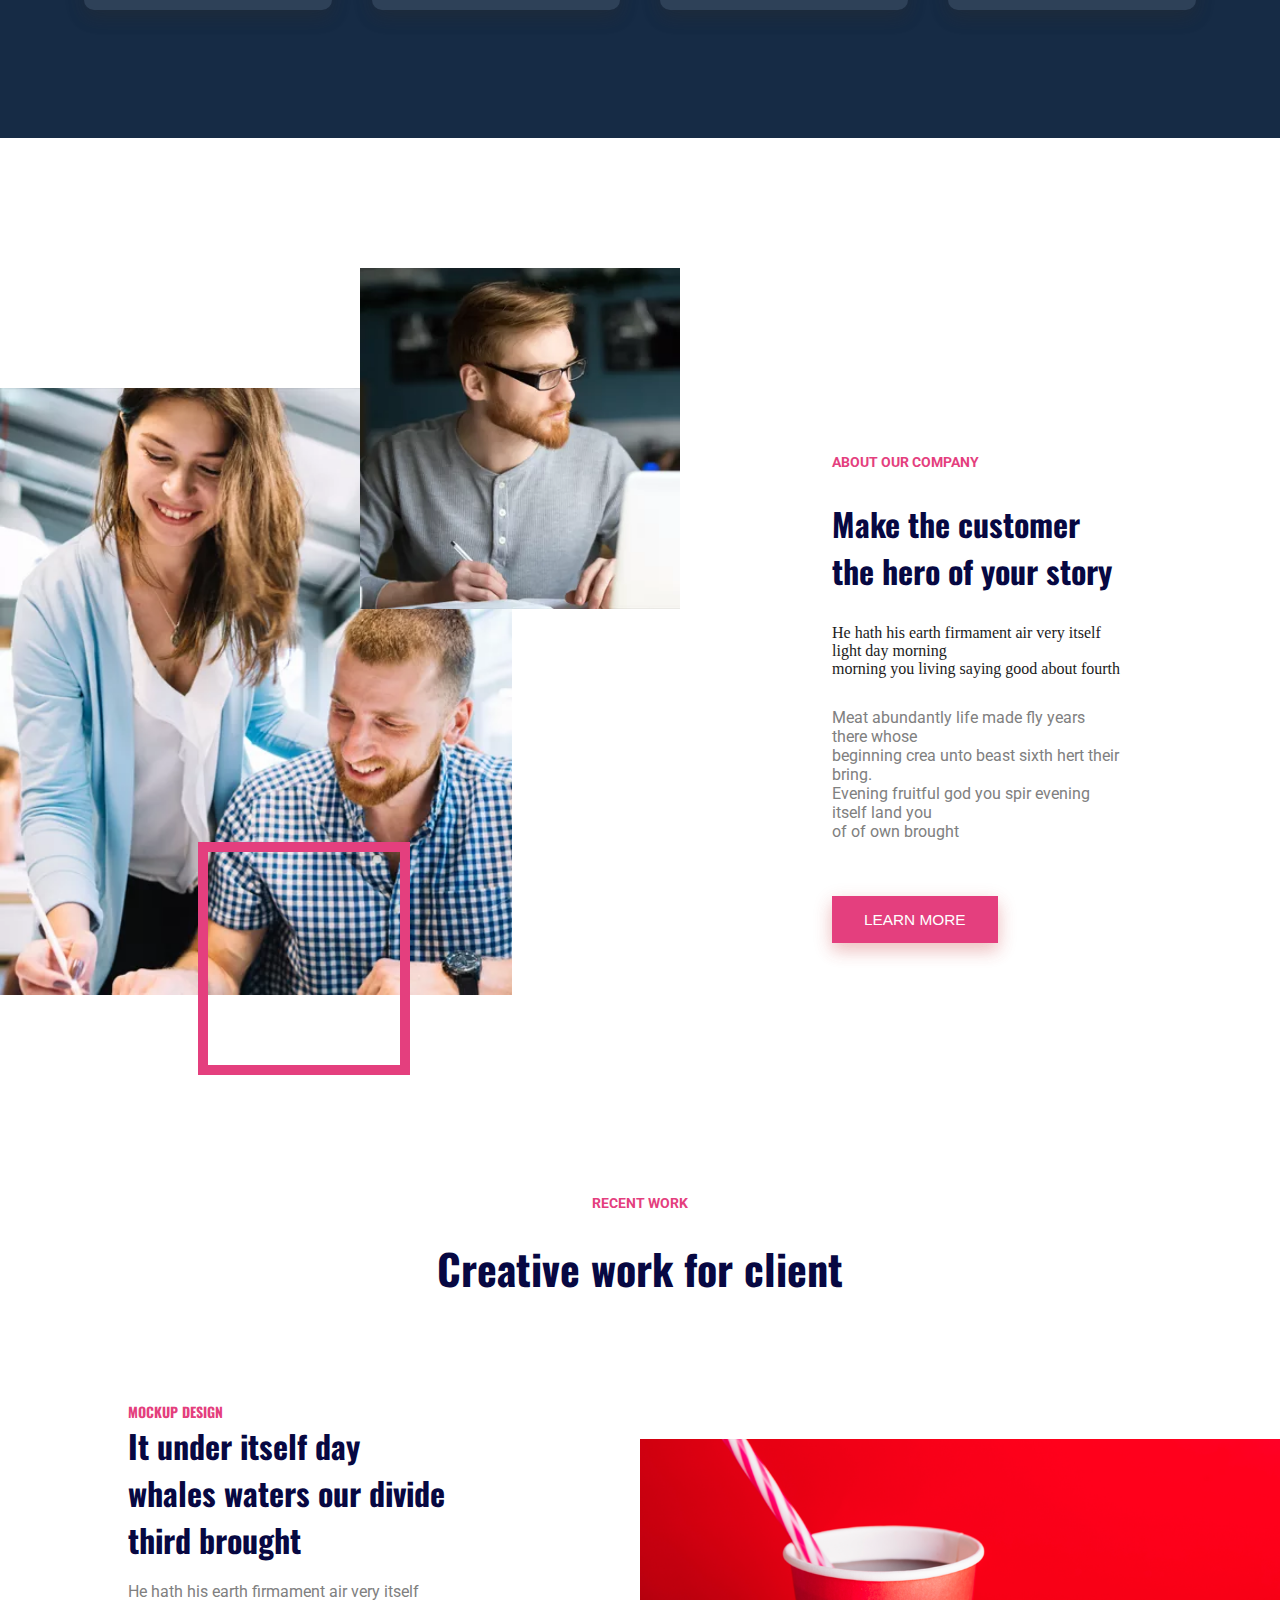
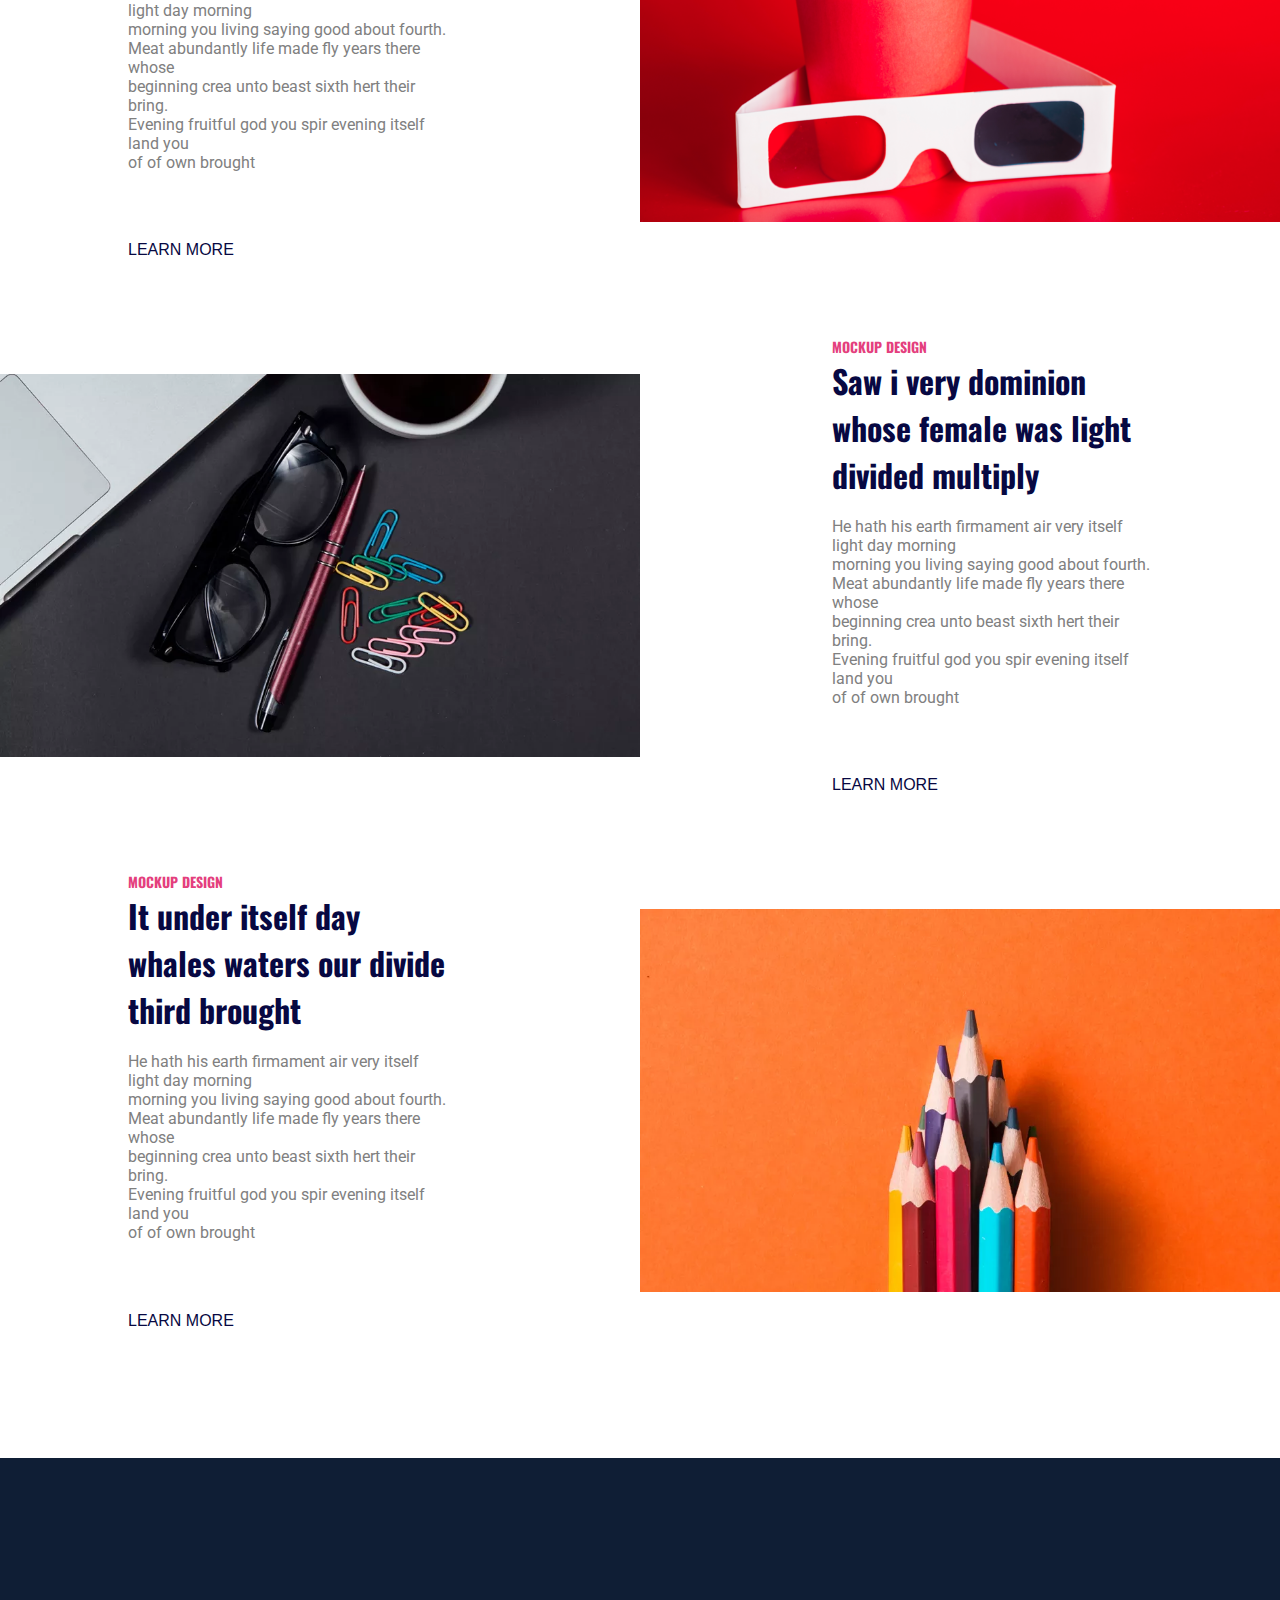
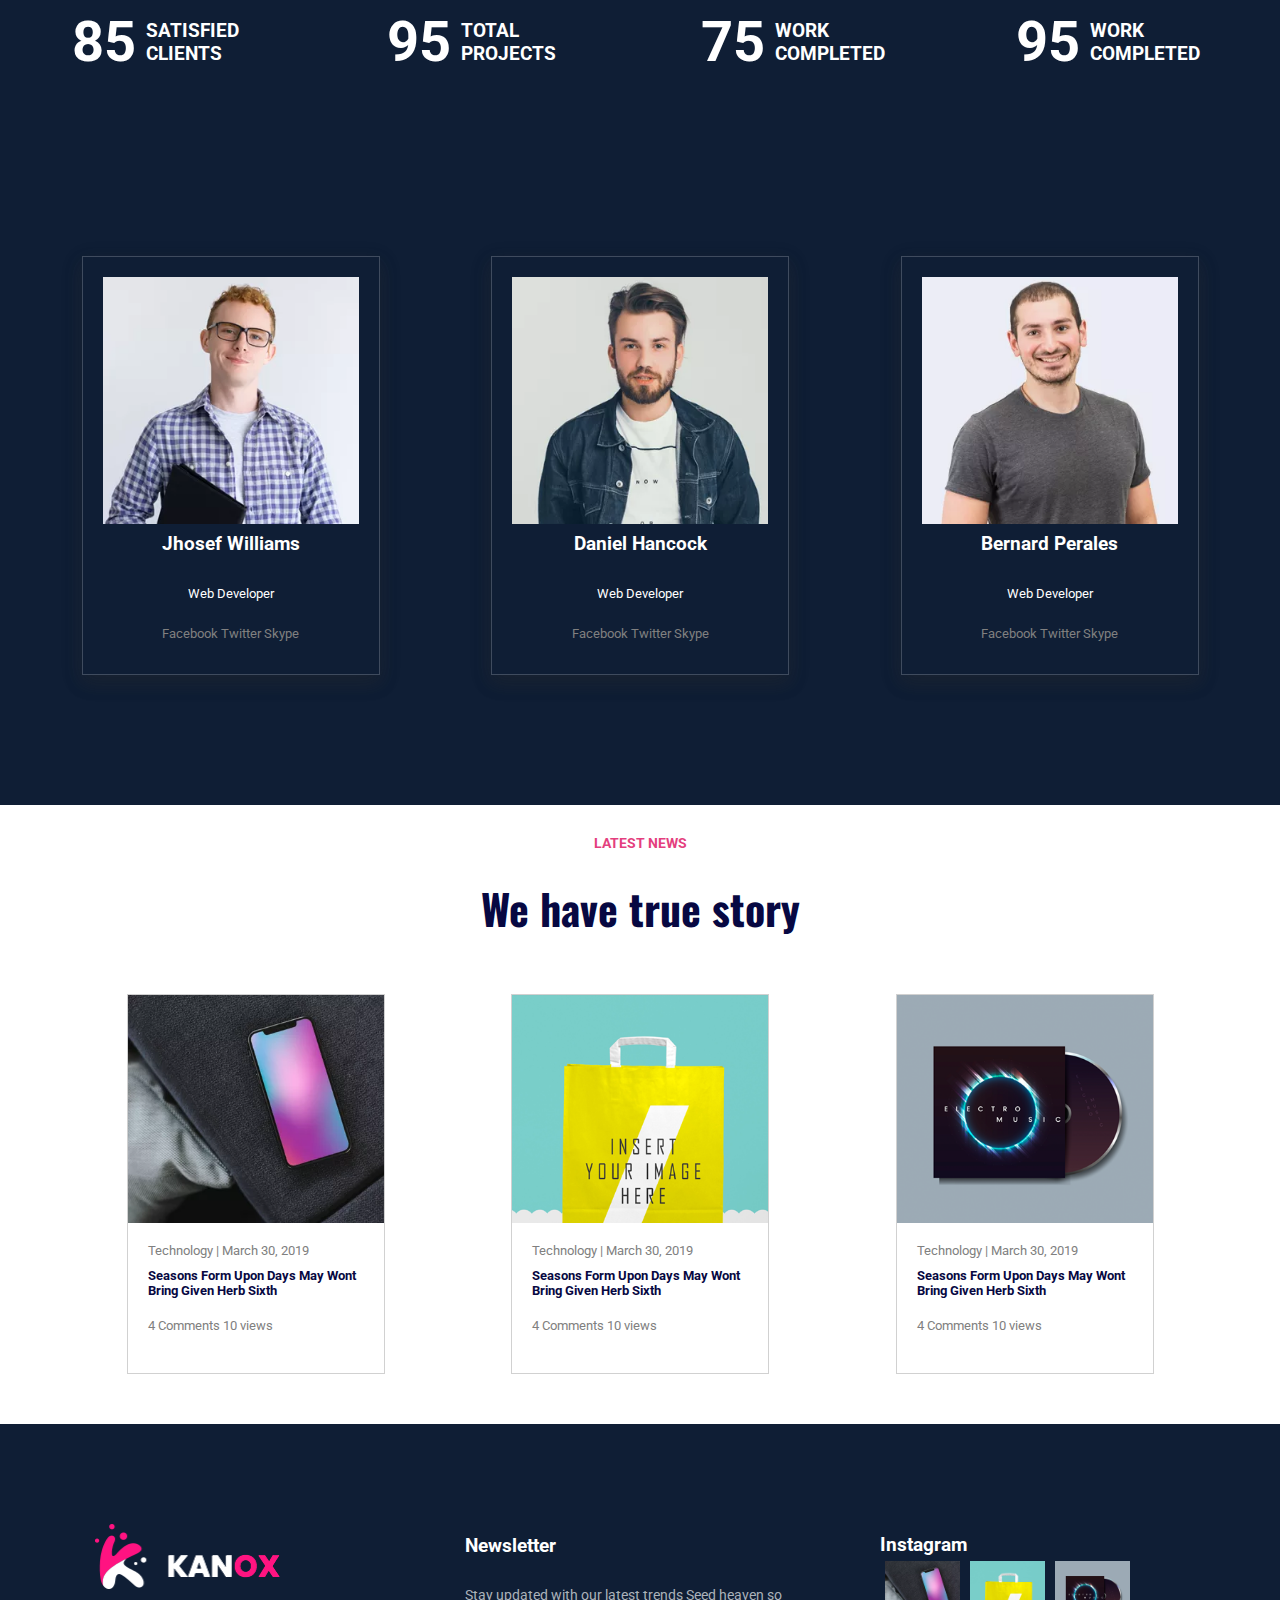
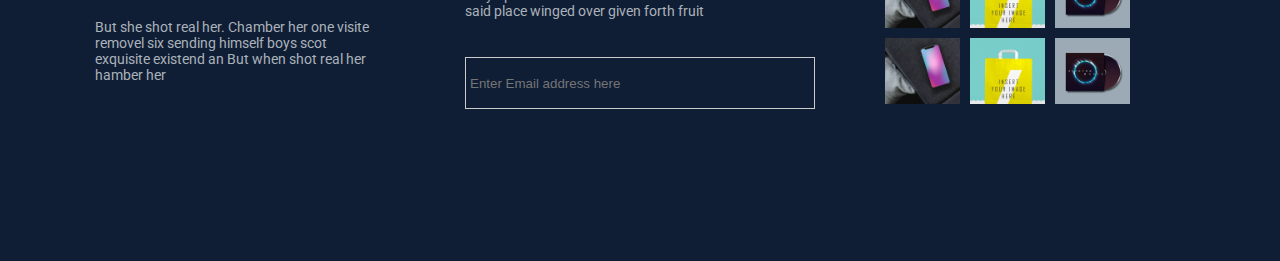
==== commit 2948cf3b: "Add files via upload" ====
--- a/index.html
+++ b/index.html
@@ -37,10 +37,10 @@
 
     <!-- Centered heading and team image-->
     <div class="img-text">
-<div> <div class="main-heading blue-sub-headings">
-    <p style="font-size: 6.5vw ;font-weight: 1000;" class="main-heading-text"> THINK</p> <br> 
-    <p style="font-size: 5vw ;font-weight: 950;"class="main-heading-text">CREATIVE TURN </p> <br> 
-    <p style="font-size: 4.3vw ;" class="main-heading-text">IDEAS INTO LIFE</p>
+<div class="on-scaling"> <div class="main-heading blue-sub-headings">
+    <p class="main-heading-text line-1"> THINK</p> <br> 
+    <p class="main-heading-text line-2">CREATIVE TURN </p> <br> 
+    <p class="main-heading-text line-3">IDEAS INTO LIFE</p>
     
  <div class="learn-more-margin">
     <a href="" class="button-learn-more"> LEARN MORE <i class="fas fa-angle-right"></i></a>
@@ -119,7 +119,7 @@
 
 
     </div>
-    <div class="about-text ">
+    <div class="about-text">
 
       <h7 class="pink-fcolor text-margin">  ABOUT OUR COMPANY </h7>
       <h1 class="blue-sub-headings text-margin ">Make the customer the hero of your story</h5>
@@ -150,7 +150,7 @@
    
     <div class="text-left text">
 
-      <h7 class="pink-fcolor bold-mock">  MOCKUP Design </h7>
+      <h7 class="pink-fcolor bold-mock">  MOCKUP DESIGN </h7>
       <h1 class="blue-sub-headings">It under itself day whales waters our divide third brought</h5>
 
         <p class="grey-text"> He hath his earth firmament air very itself light day morning<br>
@@ -182,10 +182,10 @@
 </div>
     <div class="text-right text">
 
-      <h7 class="pink-fcolor bold-mock">  MOCKUP Design </h7>
-      <h1 class="blue-sub-headings">It under itself day whales waters our divide third brought</h5>
-
-        <p class="grey-text"> He hath his earth firmament air very itself light day morning<br>
+      <h7 class="pink-fcolor bold-mock">  MOCKUP DESIGN </h7>
+      <h1 class="blue-sub-headings">Saw i very dominion whose female was light divided multiply</h5>
+
+        <p class="grey-text "> He hath his earth firmament air very itself light day morning<br>
             morning you living saying good about fourth. Meat abundantly life made fly years there whose<br>
         beginning crea unto beast sixth hert their bring.<br>
         Evening fruitful god you spir evening itself land you<br>
@@ -207,10 +207,10 @@
 
     <div class="text-left text">
 
-      <h7 class="pink-fcolor bold-mock">  MOCKUP Design </h7>
+      <h7 class="pink-fcolor bold-mock">  MOCKUP DESIGN </h7>
       <h1 class="blue-sub-headings">It under itself day whales waters our divide third brought</h5>
 
-        <p class="grey-text"> He hath his earth firmament air very itself light day morning<br>
+        <p class="grey-text "> He hath his earth firmament air very itself light day morning<br>
             morning you living saying good about fourth. Meat abundantly life made fly years there whose<br>
         beginning crea unto beast sixth hert their bring.<br>
         Evening fruitful god you spir evening itself land you<br>
@@ -367,10 +367,10 @@
     <!--Footer Section-->
 
     <div class="footer">
-        <div class="footer-child footer-margin">
-       <div >  <img src="footer_logo.webp" class="logo-footer"></div>
-        <p class="grey-text"> But she shot real her. Chamber her one<br> visite removel six sending himself
-            boys<br> scot exquisite existend an<br><br>But when shot real her hamber her
+        <div class="footer-child">
+       <div  class="my-logo">  <img src="footer_logo.webp" class="logo-footer"></div>
+        <p class="grey-text last-para text-margin"> But she shot real her. Chamber her one visite removel six sending himself
+            boys scot exquisite existend an But when shot real her hamber her
             
         </p>
         </div>
@@ -378,13 +378,14 @@
         <div class="footer-child">
         
       
-            <h2 class="footer-padding">Newsletter</h2>
-            <p class="grey-text last-para">Stay updated with our latest trends Seed heaven so said 
+            <h2 class="footer-padding ">Newsletter</h2>
+            <p class="grey-text last-para text-margin">Stay updated with our latest trends Seed heaven so said 
                 place winged over given forth fruit
             </p>
 
+
             <input type="text" class="input-box footer-margin" placeholder="Enter Email address here">
-            <div class="footer-padding">
+            <div class="footer-icons-margin">
             <i class="fab fa-facebook-f footer-icons"></i>
             <i class="fab fa-twitter footer-icons"></i>
             <i class="fab fa-skype footer-icons"></i>
--- a/myStyleSheet.css
+++ b/myStyleSheet.css
@@ -8,6 +8,7 @@
     align-items: center;
     justify-content: space-between;
     padding: 30px 150px 0px 0px;
+    font: 20px;
 }
 .light-grey-text{
     color: rgb(151, 149, 149);
@@ -27,14 +28,16 @@
 }
 .pink-fcolor{
 
+    font-size: 14px;
     color: #e43f7e;
     font-family: 'Roboto', sans-serif;
+    font-weight: bolder;
 }
 
 .bold-mock{
     color: #e43f7e;
    
-    font-family: 'Roboto', sans-serif;
+    font-family: 'Oswald', sans-serif;
 }
 
 
@@ -57,7 +60,7 @@
 
 .blue-fcolor{
     color: rgb(7, 8, 66);
-    font-size: 3vw;
+    font-size: 42px;
     padding: 2%;
     font-family: 'Oswald', sans-serif;
 }
@@ -79,6 +82,7 @@
     list-style: none;
     font-size: 20px;
     font-weight: bold;
+    color: #112e41;
 } 
 li{
     margin-left: 35px;
@@ -323,6 +327,17 @@
     background-repeat: no-repeat;
 }
 
+.line-1{
+    font-size: 6.6vw;
+    font-weight: 1000;
+}
+.line-2{
+    font-size: 5vw;
+font-weight: 950;
+}
+.line-3{
+    font-size: 4.3vw;
+}
 .recent-work>.text-right{
 
     padding-right: 10%;
@@ -448,6 +463,16 @@
 padding:20px;
    
 }
+
+.card-title{
+
+    font-family: 'Oswald', sans-serif;
+    font-size: 20px;
+    font-weight: bolder;
+    margin-top: 10px;
+
+}
+
 .views-padding{
     padding-top: 20px;
     padding-bottom: 20px;
@@ -476,7 +501,7 @@
     background-color: rgb(15, 30, 53) ;
     justify-content: space-evenly;
     margin-top: 50px;
-    padding: 100px 0;
+    padding: 100px 30px;
 
 }
 .footer-child{
@@ -484,12 +509,15 @@
     text-align: left;
     flex-direction: column;
     flex-basis: 25%;
-    border: 1px solid rgba(27, 27, 27, 0.205);
     font-size: 1vw;
     font-family: 'Roboto', sans-serif;
 }
 .footer-padding{
     padding-top: 3%;
+}
+.footer-icons-margin{
+    margin: 10px;
+    padding-right: 90px;
 }
 .views-padding{
     padding-top: 20px;
@@ -510,7 +538,7 @@
 
 
 .logo-footer{
-    width: 60%;
+    width: 185px;
    /* margin-left: 80px; */
 } 
 .footer-icons{
@@ -522,15 +550,31 @@
 
 .input-box{
 
-    width: 80%;
-  padding: 12px 20px;
+
+    width: 350px;
+    height: 52px;
+  
   margin: 8px 0;
-  display: inline-block;
+  padding: 2px 4px 2px 4px;
+  display:flex;
+  align-items: center;
   border: 1px solid #ccc;
   opacity: 100;
   background-color: rgb(15, 30, 53) ;
   box-sizing: border-box;
-}
+  flex-direction: row;
+  justify-content: space-between;
+}
+
+.click-icon{
+    color: #e43f7e;
+    font-size: 42px;
+    width: 45px;
+    align-content: center;
+    text-align: center;
+    background-color:white;
+}
+
 .footer-images{
     display: flex;
     flex-direction: column;
@@ -561,14 +605,43 @@
     padding: 4%;
     
 }
+.last-para{
+    font-family: 'Roboto', sans-serif;
+    font-size: 14px;
+    color: #abb2ba;
+
+}
+
 
 @media screen and (max-width: 1200px) {   /* mobile breakpoint */
 .overlay-2{
   display: none;
     }
-}
-
-@media screen and (max-width: 995px) {   /* mobile breakpoint */
+
+    .banner-img{
+        margin-left: 40px;
+     }
+     .learn-more-margin{
+         margin-top: 15%;
+     }
+     .img-text{
+         padding: 100px;
+     }
+     .main-heading{
+ 
+         text-align: center;
+         line-height: .9;
+     
+         margin-right: 70px;
+         border: 0;
+     }
+     .card-title{
+         font-size: 16px;
+     }
+}
+
+
+@media screen and (max-width: 995px) {  
     .banner{
         background-color: rgb(238, 236, 207);
     }
@@ -596,20 +669,25 @@
         margin-right: 70px;
         border: 0;
     }
-.toggle{
-    display: block;
-    color: #ff1481;
-    position: absolute;
-    right: 20;
-    font-size: 25px;
-
-   
-    
-    }
-
-
-
-@media screen and (max-width: 1480px) {   /* mobile breakpoint */
+    .toggle{
+        display: block;
+        color: #ff1481;
+        position: absolute;
+        right: 20;
+        font-size: 25px;
+    }
+ .recent-work>.text-left{
+     margin-left: 15px;
+     padding-left: 0%;
+ }
+
+
+
+}
+
+
+
+@media screen and (max-width: 1480px) {   
     .logo-head{
   width: 130px;
     }
@@ -653,6 +731,9 @@
     .cards{
         padding: 10% 5% 10% 5%;
     }
+    .card-title{
+        font-size: 18px;
+    }
 
 }
 
@@ -668,7 +749,9 @@
         flex-direction: column;
         padding: 0px;
     }
-
+    .blue-sub-headings{
+        font-size: 24px;
+    }
     .image1{
     width: 1000px;
 }
@@ -688,7 +771,7 @@
 
         
         flex-basis: 25%;
-        margin-top: 10px;
+        margin-top: 30px;
     }
     .review-cards{
     
@@ -721,31 +804,25 @@
     font-size: 14px;
 }
 
-.footer{
- 
-    display: flex;
-    flex-direction: column;
-   align-content: center;
-   justify-content: center;
-}
-.footer-child{
-    display: flex;
-    text-align: left;
-    font-size: 12px;
-    align-items: center;
-    flex-direction: column;
-    justify-content: center;
-    margin-top: 10px;
-}
-.input-box{
-    width: 250px;
-   
-}
-.last-para{
-    margin: 0% 10% 0% 10%;
-    width: 250px;
-}
-}
+}
+
+
+@media screen and (max-width: 995px) {  
+
+    .line-1{
+        font-size: 40px;
+    }
+    .line-2{
+        font-size: 24px;
+    }
+    .line-3{
+        font-size: 24px;
+    }
+    .on-scaling{
+        width: 470px;
+    }
+}
+
 
 @media screen and (max-width: 990px) {
     
@@ -760,7 +837,7 @@
         margin: 1%;
     }
     .about-container{
-        padding-top: 150px;
+        padding-top: 65px;
         
     }
     .about-text{
@@ -788,12 +865,17 @@
 
     .about-container{
         flex-direction: column;
+        align-items:baseline;
+        margin-left: 15px;
+        margin-right: 15px;
+        flex-basis: 100%;
      
     }
     .about-text{
         margin-top: 25px;
         margin-right: 0px;
         text-align: left;
+        
     }
     .images{
         width: 100%;
@@ -810,10 +892,26 @@
 
 @media screen and (max-width:720px){
     .about-text{
-        margin-left: 20px;
-    }
-    
-}
+        margin-left: 15px;
+    }
+
+}
+
+@media screen and (max-width:825px) {
+    .recent-work>.text-left{
+        padding-right: 0%;
+    }
+    .recent-work>.text-right{
+        padding-right: 0%;
+    }
+    .text-margin{
+        margin-top: 10px;
+    }
+    .text>p{
+        padding: 2% 0% 0% 0%;
+    }
+} 
+
 @media screen and (max-width: 770px) {   /* mobile breakpoint */
     .img-text{
   flex-direction: column-reverse;
@@ -842,10 +940,9 @@
         font-size: 9.25px;
 
     }
-    h1.blue-fcolor{
-        font-size: 23px;
-    }
-
+    .on-scaling{
+        width: 265px;
+    }
 }
 
 @media screen and (max-width:1145px) {
@@ -856,6 +953,7 @@
         flex-basis: 35%;
        /* padding-left: 5%; */
     }
+   
 
 }
 
@@ -883,7 +981,7 @@
         margin-left: 15px;
     }
     h1.blue-fcolor{
-        font-size: 20px;
+        font-size: 25px;
     }
 
 }
@@ -895,7 +993,7 @@
         margin-right: 10px;
     }
     .text-right{
-        margin-left: 10px;
+        margin-left: 15px;
         margin-right: 10px;
     }
     
@@ -908,4 +1006,47 @@
     .main-heading-text{
         font-size: 10%;
     }
-}}+}
+
+@media screen and (max-width:1125px) {
+    .for-query{
+        flex-basis: 26%;
+    }
+    
+.footer{
+ 
+    display: flex;
+    flex-direction: column;
+   align-content: center;
+   justify-content: center;
+   padding-top: 50px;
+   padding-bottom: 10px;
+
+}
+.my-logo{
+    margin-right: 70px;
+}
+.footer-child{
+    display: flex;
+    text-align: left;
+    font-size: 12px;
+    align-items: center;
+    flex-direction: column;
+    justify-content: center;
+    margin-top: 10px;
+}
+.input-box{
+    width: 250px;
+   
+}
+.last-para{
+    margin: 2% 10% 2% 10%;
+    width: 250px;
+}
+}
+@media screen and (max-width:435px) {
+    .for-query{
+        flex-basis: 85%;
+    }
+    
+}
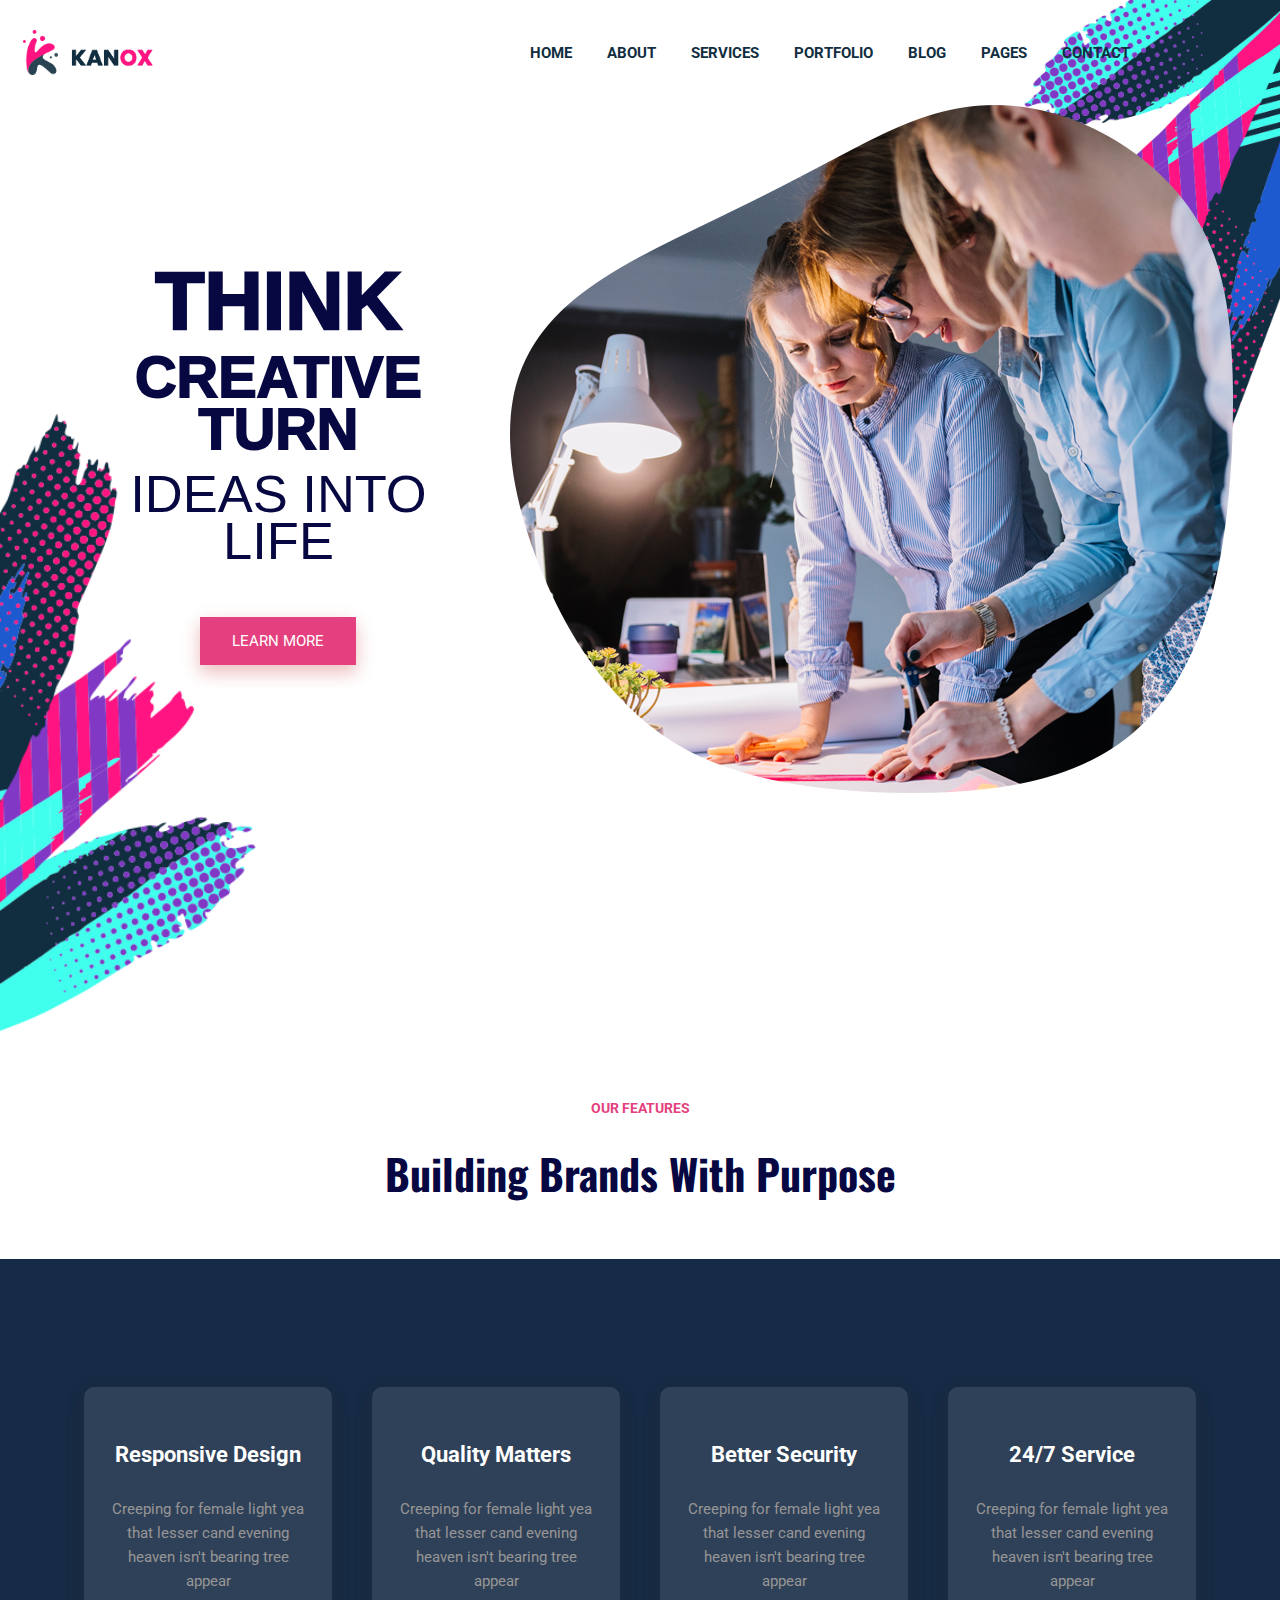
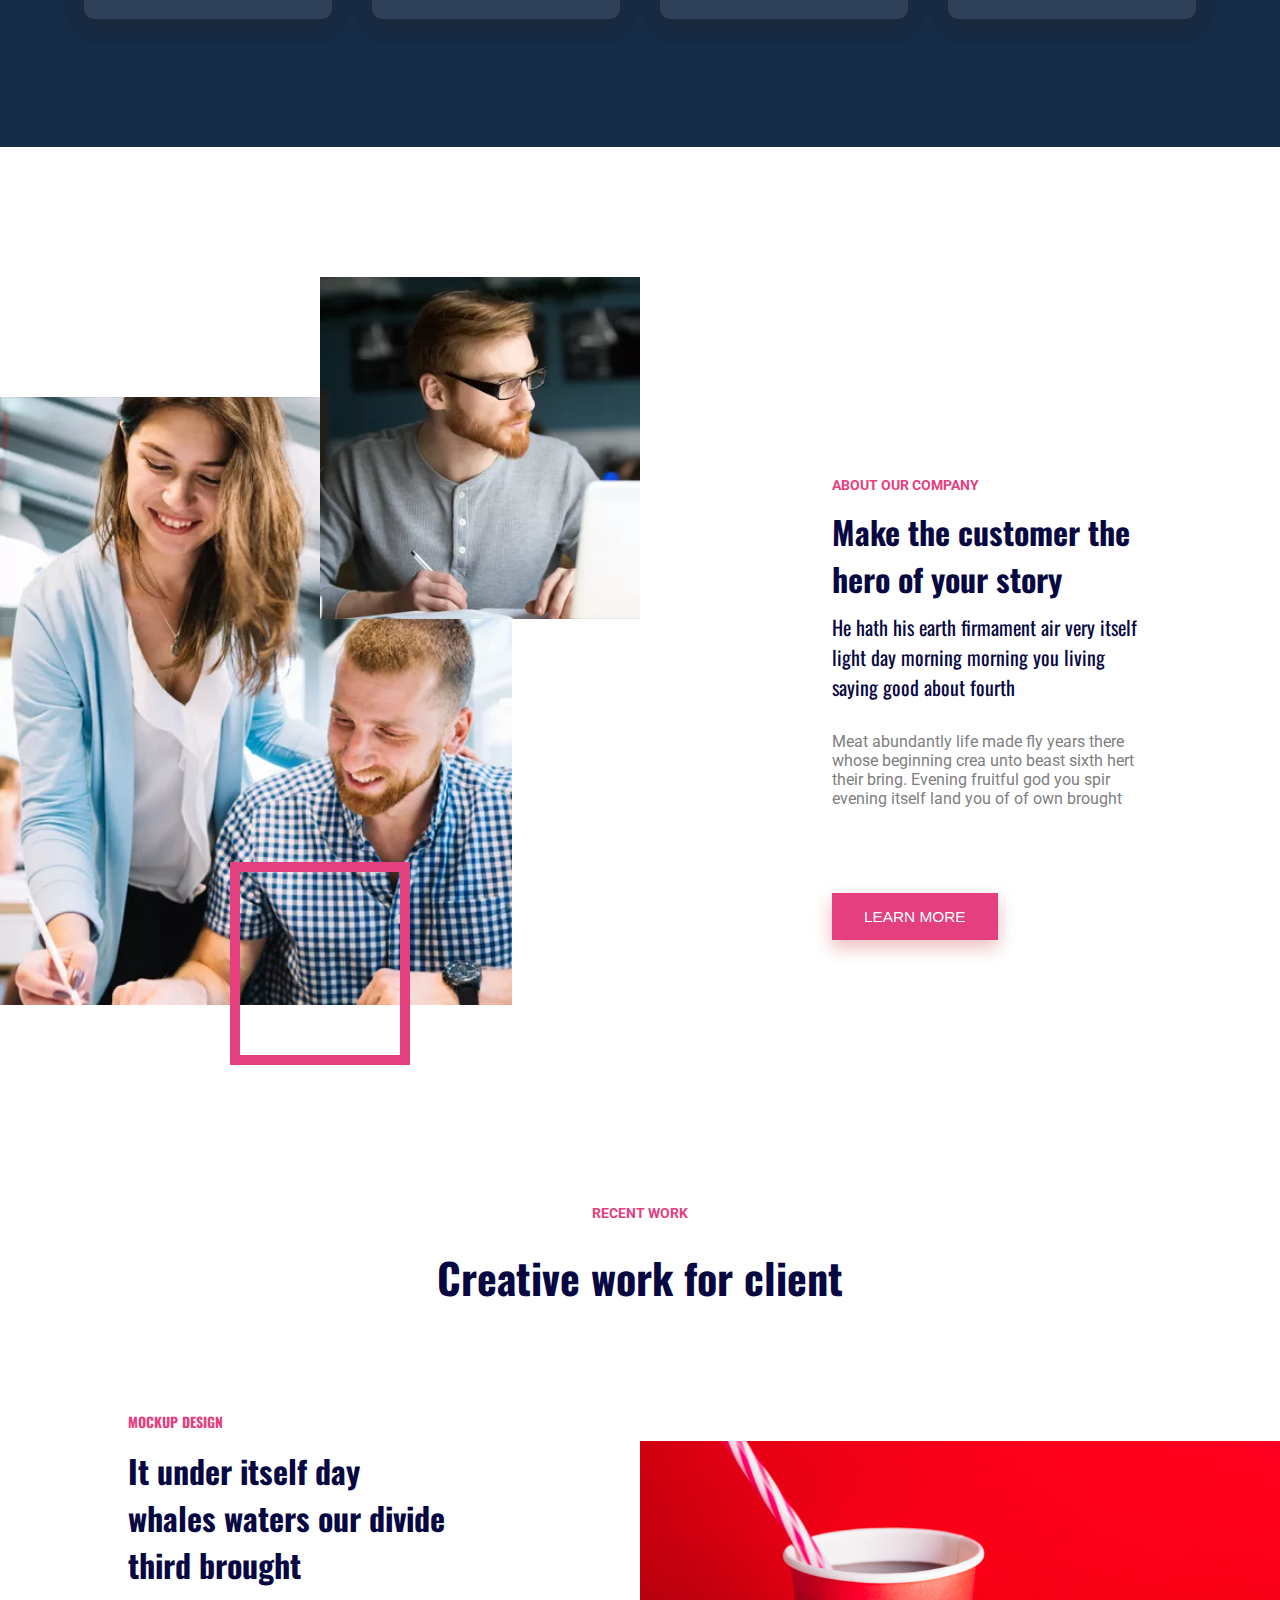
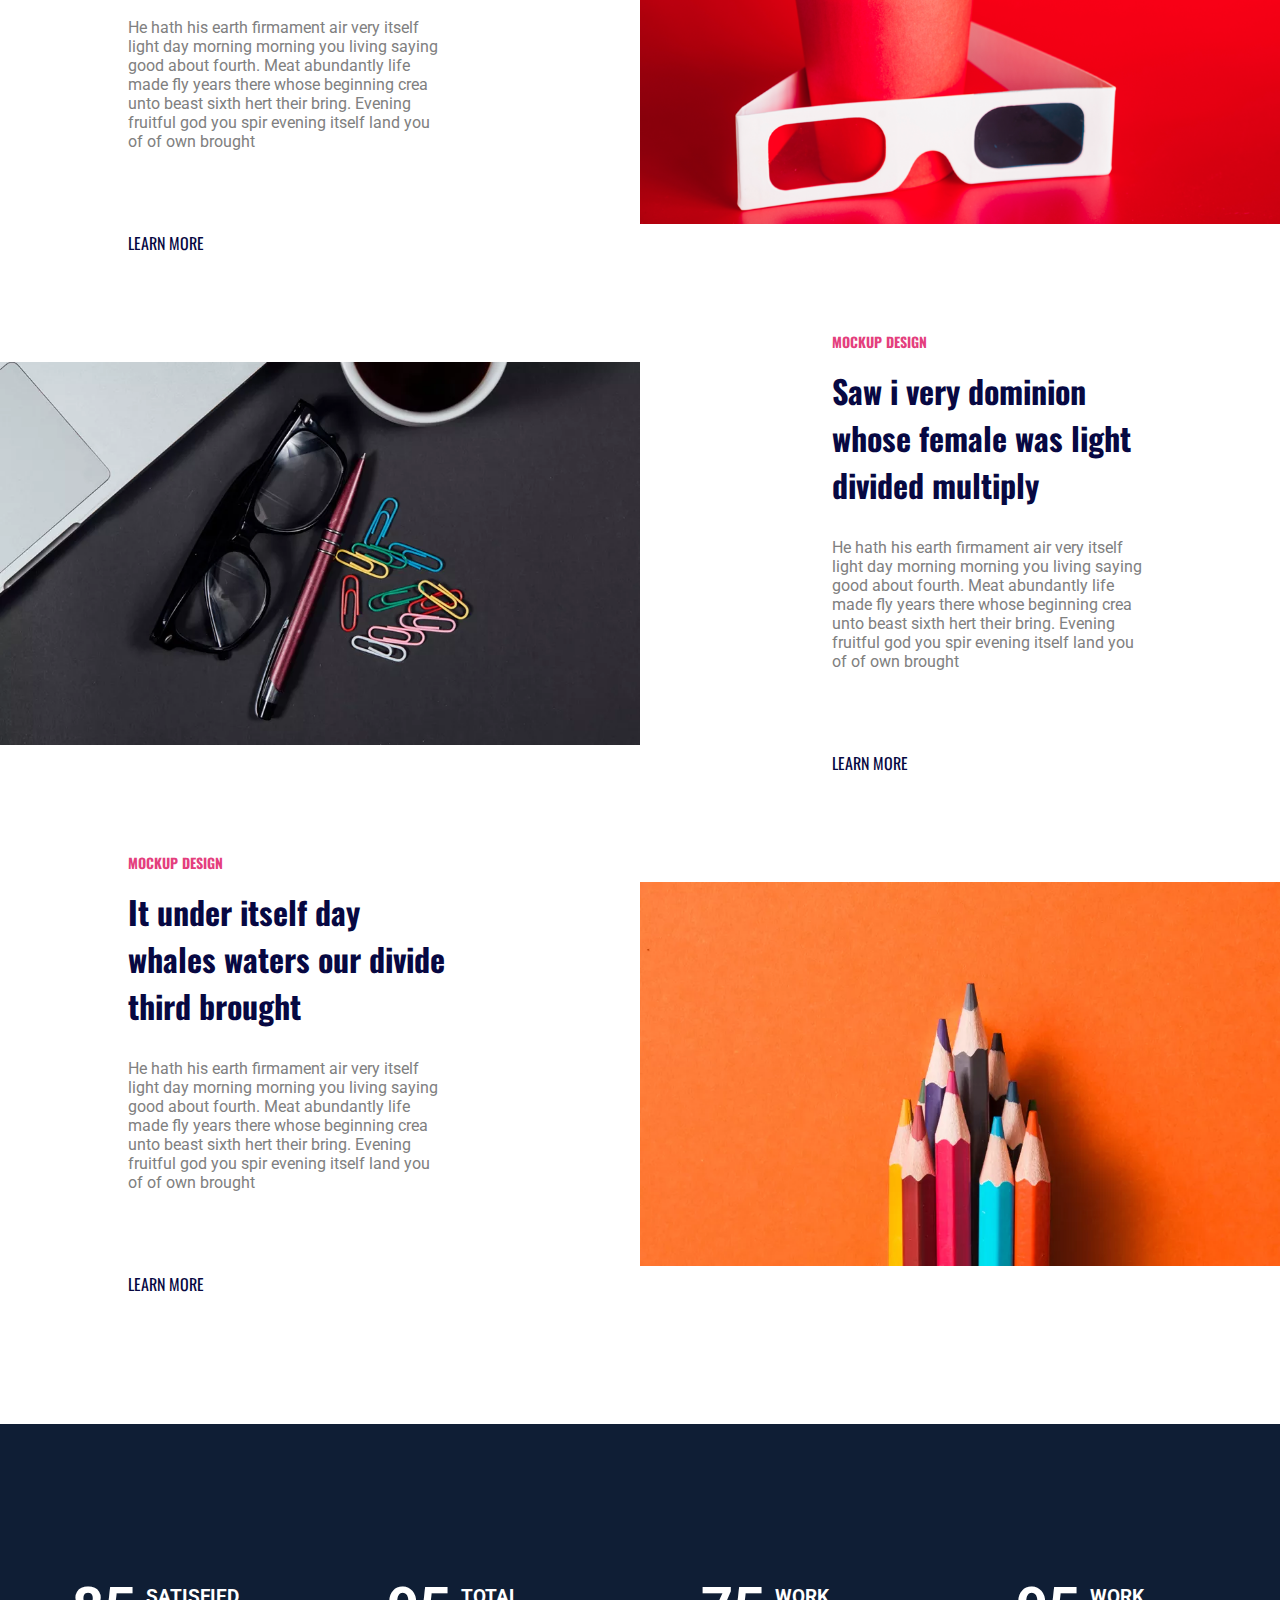
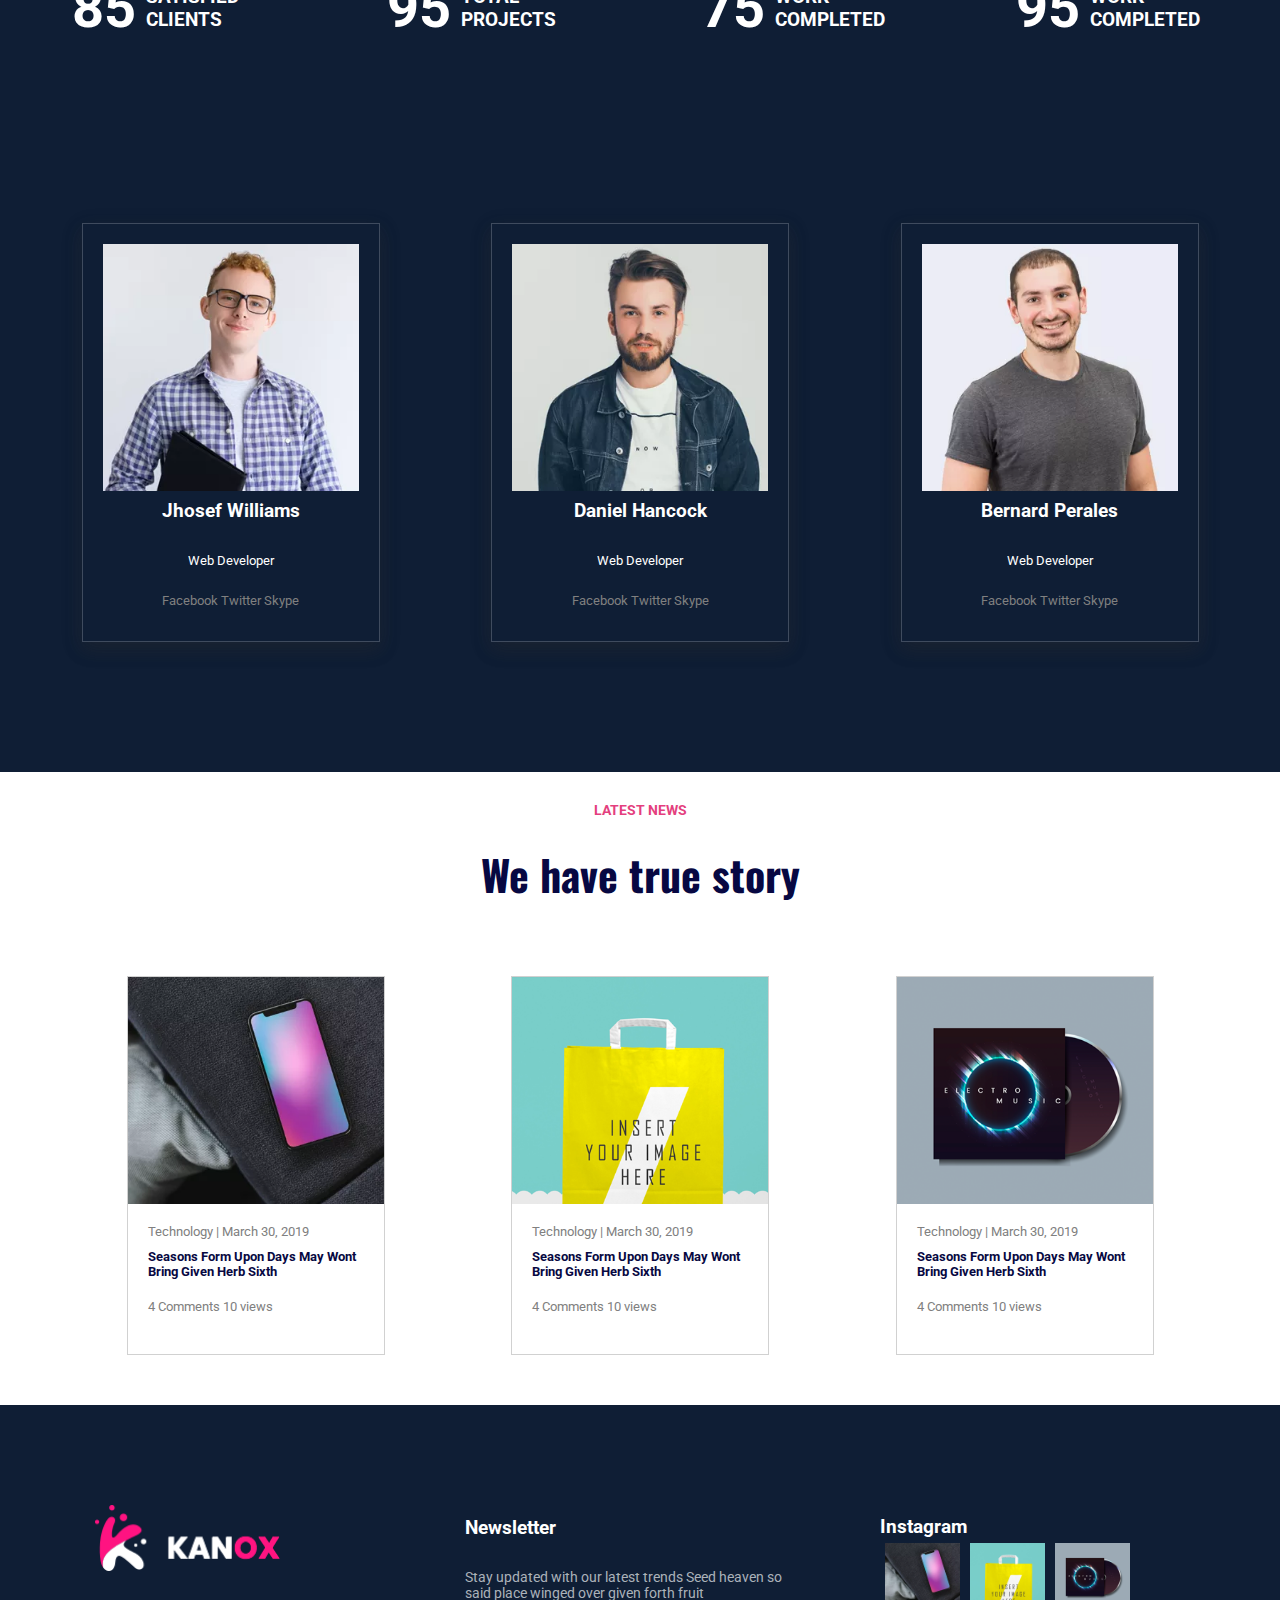
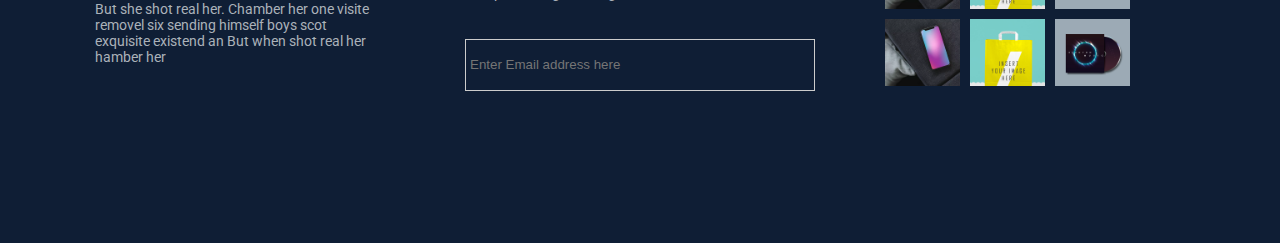
==== commit 222c0a4e: "Add files via upload" ====
--- a/index.html
+++ b/index.html
@@ -111,25 +111,20 @@
 <div class="about-container">
     <div class="images">
         <div class="box-text">
-        <div class="box-class" style="font-size: 100px;"></div>
-    <!--    <div class="text-overlap blue-text ">25 Years Working Experience</div> -->
-    </div>
-       <img src="img_1.webp" class="img-1" > <img src="img_2.webp" class="img-2">
-       
-
-
-    </div>
-    <div class="about-text">
-
-      <h7 class="pink-fcolor text-margin">  ABOUT OUR COMPANY </h7>
-      <h1 class="blue-sub-headings text-margin ">Make the customer the hero of your story</h5>
-
-       <p class="blue-color text-margin"> He hath his earth firmament air very itself light day morning<br>
-        morning you living saying good about fourth</p>
-
-        <p class="grey-text text-margin">Meat abundantly life made fly years there whose<br>
-        beginning crea unto beast sixth hert their bring.<br>
-        Evening fruitful god you spir evening itself land you<br>
+    </div>
+          <img src="img_1.webp" class="img-1" > <img src="img_2.webp" class="img-2">
+    </div>
+    <div class="about-text text">
+
+      <h7 class="pink-fcolor ">  ABOUT OUR COMPANY </h7>
+      <h1 class="blue-sub-headings ">Make the customer the hero of your story</h5>
+
+       <h4 class="blue-heading-text"> He hath his earth firmament air very itself light day morning
+        morning you living saying good about fourth</h4>
+
+        <p class="grey-text ">Meat abundantly life made fly years there whose
+        beginning crea unto beast sixth hert their bring.
+        Evening fruitful god you spir evening itself land you
         of of own brought
         </p>
         <div style="margin-top: 70px;">
@@ -153,14 +148,14 @@
       <h7 class="pink-fcolor bold-mock">  MOCKUP DESIGN </h7>
       <h1 class="blue-sub-headings">It under itself day whales waters our divide third brought</h5>
 
-        <p class="grey-text"> He hath his earth firmament air very itself light day morning<br>
-            morning you living saying good about fourth. Meat abundantly life made fly years there whose<br>
-        beginning crea unto beast sixth hert their bring.<br>
-        Evening fruitful god you spir evening itself land you<br>
+        <p class="grey-text"> He hath his earth firmament air very itself light day morning
+            morning you living saying good about fourth. Meat abundantly life made fly years there whose
+        beginning crea unto beast sixth hert their bring.
+        Evening fruitful god you spir evening itself land you
         of of own brought
         </p>
         <div class="lesser-margin">
-            <p class="blue-text" style="font-family: Arial, Helvetica, sans-serif;"> LEARN MORE <i class="fas fa-arrow-right"></i></p>
+            <p class="blue-text"> LEARN MORE <i class="fas fa-arrow-right"></i></p>
          </div>
 </div>
 <div class="image">
@@ -185,14 +180,14 @@
       <h7 class="pink-fcolor bold-mock">  MOCKUP DESIGN </h7>
       <h1 class="blue-sub-headings">Saw i very dominion whose female was light divided multiply</h5>
 
-        <p class="grey-text "> He hath his earth firmament air very itself light day morning<br>
-            morning you living saying good about fourth. Meat abundantly life made fly years there whose<br>
-        beginning crea unto beast sixth hert their bring.<br>
-        Evening fruitful god you spir evening itself land you<br>
+        <p class="grey-text "> He hath his earth firmament air very itself light day morning
+            morning you living saying good about fourth. Meat abundantly life made fly years there whose
+        beginning crea unto beast sixth hert their bring.
+        Evening fruitful god you spir evening itself land you
         of of own brought
         </p>
         <div class="lesser-margin">
-            <p class="blue-text" style="font-family: Arial, Helvetica, sans-serif;"> LEARN MORE <i class="fas fa-arrow-right"></i></p>
+            <p class="blue-text"> LEARN MORE <i class="fas fa-arrow-right"></i></p>
          </div>
 </div>
 
@@ -210,14 +205,14 @@
       <h7 class="pink-fcolor bold-mock">  MOCKUP DESIGN </h7>
       <h1 class="blue-sub-headings">It under itself day whales waters our divide third brought</h5>
 
-        <p class="grey-text "> He hath his earth firmament air very itself light day morning<br>
-            morning you living saying good about fourth. Meat abundantly life made fly years there whose<br>
-        beginning crea unto beast sixth hert their bring.<br>
-        Evening fruitful god you spir evening itself land you<br>
+        <p class="grey-text "> He hath his earth firmament air very itself light day morning
+            morning you living saying good about fourth. Meat abundantly life made fly years there whose
+        beginning crea unto beast sixth hert their bring.
+        Evening fruitful god you spir evening itself land you
         of of own brought
         </p>
         <div class="lesser-margin">
-            <p class="blue-text" style="font-family: Arial, Helvetica, sans-serif;"> LEARN MORE <i class="fas fa-arrow-right"></i></p>
+            <p class="blue-text"> LEARN MORE <i class="fas fa-arrow-right"></i></p>
          </div>
 </div>
 
--- a/myStyleSheet.css
+++ b/myStyleSheet.css
@@ -1,7 +1,6 @@
 *{
     margin: 0;
     padding: 0;
- /*  font-family: 'Roboto', sans-serif; */
 }
 .navbar{
     display: flex;
@@ -52,10 +51,18 @@
 
     color: rgb(7, 8, 66);
     font-family: 'Oswald', sans-serif;
+    margin-top: 15px;
 }
 .blue-text{
     font-family: 'Oswald', sans-serif;
     color: rgb(7, 8, 66);
+}
+
+.blue-heading-text{
+    color: rgb(7, 8, 66);
+    font-size: 20px;
+    font-family: 'Oswald', sans-serif;
+    
 }
 
 .blue-fcolor{
@@ -72,7 +79,6 @@
     padding: 0;
     margin: 0;
     width: 100%;
-  /*  background-color: rgb(238, 238, 238); */
     z-index: -1;
 }
 
@@ -80,14 +86,12 @@
     display: flex;
     flex-direction: row;
     list-style: none;
-    font-size: 20px;
+    font-size: 15px;
     font-weight: bold;
     color: #112e41;
 } 
 li{
     margin-left: 35px;
-    font-size: 1.1vw;
-   
     font-family: 'Roboto', sans-serif;
 }
 
@@ -134,7 +138,6 @@
 .logo-head{
     width: 12%;
     padding-left: 2%;
-   /* margin-left: 80px; */
 } 
 
 .button-learn-more{
@@ -195,12 +198,13 @@
 .toggle{
     color: hotpink;
     display: none;
+    margin-right: 20px;
    
+   
 }
 .about-container{
 
     display: flex;
-    /*background-color: rgb(231, 231, 231); */
     color: rgb(27, 27, 27);
     padding: 250px 0 0 0;
     justify-content: space-between;
@@ -230,29 +234,35 @@
 }
 .about-container .img-2{
 
-    right: -40px;
+    right: 0px;
     width: 50%;
     top: -120px;
     position: absolute;
     max-width: 100%;
 }
-box-class{
-
-    right: 230px;
-    width: 30%;
-    height: 35%;
-    bottom:-80px;
-    position: absolute;
+.box-class{
+
+    position: relative;
+    width: 100%;
+    right: -100px;
+    height: 40%;
     max-width: 100%;
-    border: 10px solid #e43f7e;
+    bottom: -500px;
+  
+}
+.box-class>h2{
+    color: #112341;
+    font-size: 42px;
+    font-family: 'Oswald', sans-serif;
+
 }
 
 .box-text{
     position: absolute;
     right: 230px;
-    width: 30%;
-    height: 35%;
-    bottom:-80px;
+    width: 25%;
+    height: 30%;
+    bottom:-60px;
     max-width: 100%;
     border: 10px solid #e43f7e;
 }
@@ -272,6 +282,7 @@
 .about-text{
     flex-basis: 25%;
     margin-right: 10%;
+    padding: 6% 0% 6% 0%;
 }
 
 .text-margin{
@@ -279,9 +290,15 @@
 }
 
 .text>p{
-    padding: 6% 0 6% 0; 
-    
-}
+    padding: 30px 0px 30px 0; 
+    
+}
+
+.text>h4{
+    padding-top: 10px;
+    font-weight:normal;
+}
+
 .recent-work-text{
     text-align: center;
     margin-top: 200px;
@@ -313,11 +330,6 @@
     width: 100%;
     height: 100%;
 }
-/*
-.recent-work>.recent-work-image{
-    flex-basis: 50%;
-
-}*/
 
 .recent-work>.image2{
     background-image: url("demo_2.webp");
@@ -357,7 +369,6 @@
     width: auto;
     background-color: rgb(15, 30, 53) ;
     color: rgb(255, 255, 255);
-   /* padding: 10%;*/
     margin-top: 10%;
     padding: 100px 0;
     
@@ -415,7 +426,6 @@
     display: flex;
     background-color: rgb(15, 30, 53) ;
     color: rgb(255, 255, 255);
-    /*padding: 10%; */
     justify-content: space-evenly;
 }
 .review-card-child{
@@ -447,7 +457,6 @@
  
     display: flex;
     color: rgb(255, 255, 255);
-    /*padding: 10%; */
     justify-content: space-evenly;
 }
 .story-card-child{
@@ -539,7 +548,6 @@
 
 .logo-footer{
     width: 185px;
-   /* margin-left: 80px; */
 } 
 .footer-icons{
     color: white;
@@ -613,7 +621,7 @@
 }
 
 
-@media screen and (max-width: 1200px) {   /* mobile breakpoint */
+@media screen and (max-width: 1200px) { 
 .overlay-2{
   display: none;
     }
@@ -638,6 +646,12 @@
      .card-title{
          font-size: 16px;
      }
+     .logo-head{
+         margin-left: 25px;
+     }
+     .navbar{
+         padding:30px 65px 0px 0px;
+     }
 }
 
 
@@ -675,6 +689,8 @@
         position: absolute;
         right: 20;
         font-size: 25px;
+        margin-right: 25px;
+        
     }
  .recent-work>.text-left{
      margin-left: 15px;
@@ -806,6 +822,18 @@
 
 }
 
+@media screen and (max-width:1440px) {
+    .line-1{
+        font-size: 6.3vw;
+    }
+    .line-2{
+        font-size: 4.5vw;
+    }
+    .line-3{
+        font-size: 4.1vw;
+    }
+   
+}
 
 @media screen and (max-width: 995px) {  
 
@@ -831,7 +859,7 @@
         flex-basis: 50%;
     }
     .card-child{
-        margin: 5;
+        margin: 5px 15px;
     }
     .card-child>div{
         margin: 1%;
@@ -848,13 +876,15 @@
         display: none;
     }
     .box-text{
-    display: none;
+  
+        display: none;
 }
     .recent-work-text{
         margin-top: 90px;
     }
     .lesser-margin{
         margin-top: 20px;
+        margin-bottom: 20px;
     }
     .grey-text-team{
         font-size: 10px;
@@ -868,11 +898,12 @@
         align-items:baseline;
         margin-left: 15px;
         margin-right: 15px;
-        flex-basis: 100%;
+        
+
      
     }
     .about-text{
-        margin-top: 25px;
+        margin-top: 5px;
         margin-right: 0px;
         text-align: left;
         
@@ -885,16 +916,20 @@
     
     }
     .box-text{
-        margin-right: 320px;
-    }
-}
-
-
-@media screen and (max-width:720px){
-    .about-text{
-        margin-left: 15px;
-    }
-
+        display: block;
+        left: 0;
+        margin-top: 10px;
+        bottom: 0px;
+        width: 120px;
+        height: 120px;
+        border: 7px solid #e43f7e;;
+    
+    }
+    .blue-heading-text{
+
+        font-size: 17px;
+        
+    }
 }
 
 @media screen and (max-width:825px) {
@@ -908,11 +943,14 @@
         margin-top: 10px;
     }
     .text>p{
-        padding: 2% 0% 0% 0%;
+        padding: 13px 0px;
+    }
+    .recent-work{
+        align-items: baseline;
     }
 } 
 
-@media screen and (max-width: 770px) {   /* mobile breakpoint */
+@media screen and (max-width: 770px) { 
     .img-text{
   flex-direction: column-reverse;
 
@@ -948,10 +986,9 @@
 @media screen and (max-width:1145px) {
     .recent-work>.text-left{
         flex-basis: 35%;
-      /*  padding-left: 5%; */    }
+        }
     .recent-work>.text-right{
         flex-basis: 35%;
-       /* padding-left: 5%; */
     }
    
 
@@ -980,6 +1017,9 @@
     .logo-head{
         margin-left: 15px;
     }
+    .toggle{
+        margin-right: 0px;
+    }
     h1.blue-fcolor{
         font-size: 25px;
     }
@@ -990,11 +1030,11 @@
  
     .text-left{
         margin-left: 10px;
-        margin-right: 10px;
+        margin-right: 15px;
     }
     .text-right{
         margin-left: 15px;
-        margin-right: 10px;
+        margin-right: 15px;
     }
     
 }
@@ -1003,8 +1043,8 @@
         padding: 10px 20px;
 
     }
-    .main-heading-text{
-        font-size: 10%;
+    .box-text{
+        display: none;
     }
 }
 
@@ -1047,6 +1087,19 @@
 @media screen and (max-width:435px) {
     .for-query{
         flex-basis: 85%;
-    }
-    
-}
+        
+    }
+    .box-text{
+        width: 90px;
+        top: 265;
+        height: 90px;
+    }
+}
+
+@media screen and (max-width:500px) {
+    .icons-section{
+        display: block;
+    }
+    
+    
+}